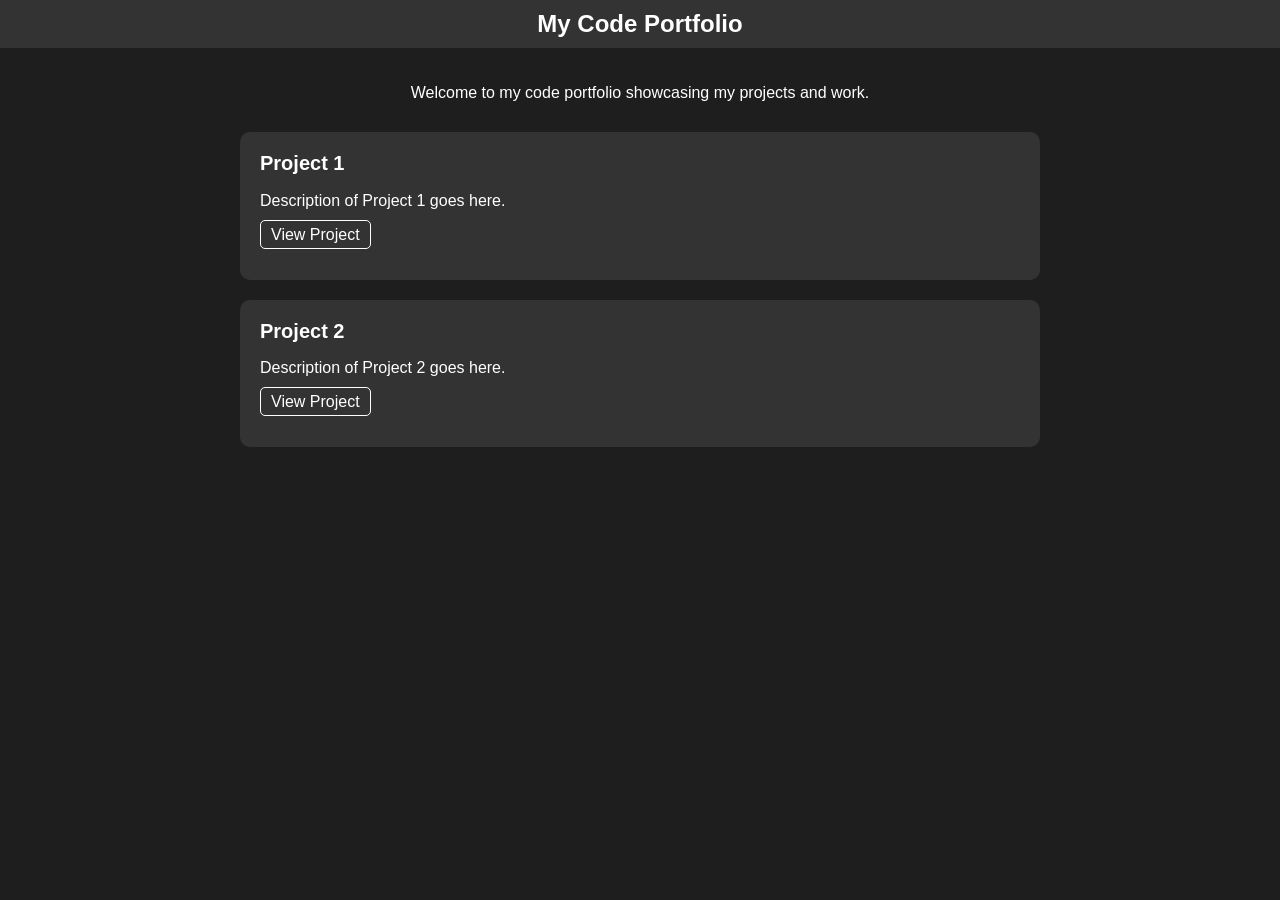
==== index.html @ 13314785 "Update index.html Updated HTML with a banner and boxes." ====
<!DOCTYPE html>
<html lang="en">
<head>
    <meta charset="UTF-8">
    <meta name="viewport" content="width=device-width, initial-scale=1.0">
    <title>My Code Portfolio</title>
    <style>
        body {
            background-color: #1e1e1e;
            color: #ffffff;
            font-family: Arial, sans-serif;
            margin: 0;
            padding: 0;
        }
        .container {
            max-width: 800px;
            margin: 0 auto;
            padding: 20px;
        }
        .header {
            text-align: center;
            margin-bottom: 30px;
        }
        .banner {
            background-color: #333333;
            padding: 10px 0;
            text-align: center;
        }
        .banner h1 {
            margin: 0;
            font-size: 24px;
        }
        .project {
            background-color: #333333;
            border-radius: 10px;
            padding: 20px;
            margin-bottom: 20px;
        }
        .project h2 {
            font-size: 20px;
            margin-top: 0;
        }
        .project p {
            font-size: 16px;
            margin-top: 10px;
            color: #ffffff;
        }
        .project a {
            color: #ffffff;
            text-decoration: none;
            border: 1px solid #ffffff;
            padding: 5px 10px;
            border-radius: 5px;
            transition: all 0.3s ease;
        }
        .project a:hover {
            background-color: #ffffff;
            color: #333333;
        }
    </style>
</head>
<body>

<div class="banner">
    <h1>My Code Portfolio</h1>
</div>

<div class="container">
    <div class="header">
        <p>Welcome to my code portfolio showcasing my projects and work.</p>
    </div>

    <div class="project">
        <h2>Project 1</h2>
        <p>Description of Project 1 goes here.</p>
        <p><a href="#">View Project</a></p>
    </div>

    <div class="project">
        <h2>Project 2</h2>
        <p>Description of Project 2 goes here.</p>
        <p><a href="#">View Project</a></p>
    </div>

    <!-- Add more projects as needed -->

</div>

</body>
</html>
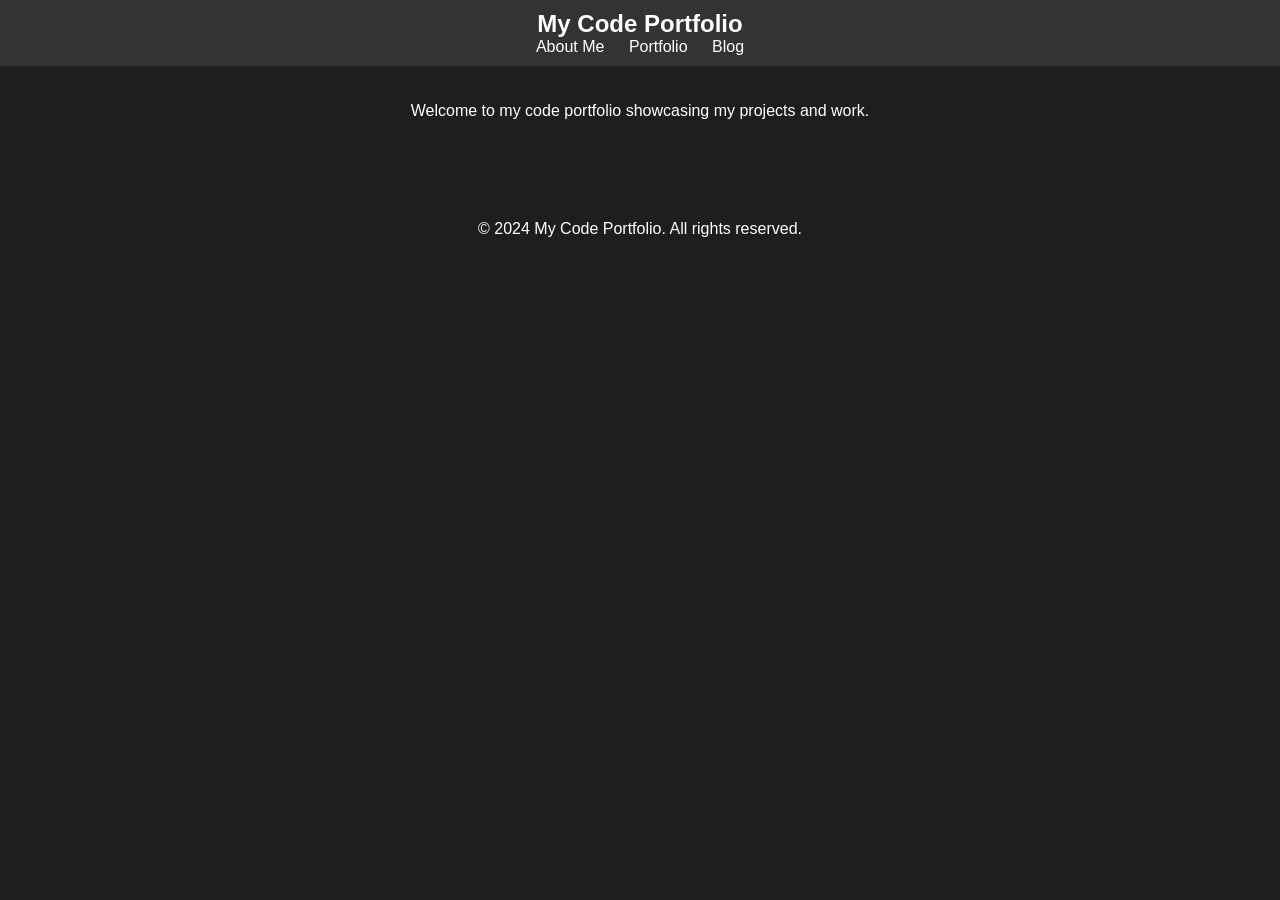
==== commit bc35d44c: "Update index.html Replaced with landing page code." ====
--- a/index.html
+++ b/index.html
@@ -30,32 +30,26 @@
             margin: 0;
             font-size: 24px;
         }
-        .project {
-            background-color: #333333;
-            border-radius: 10px;
-            padding: 20px;
-            margin-bottom: 20px;
+        nav ul {
+            list-style-type: none;
+            padding: 0;
+            margin: 0;
+            text-align: center;
         }
-        .project h2 {
-            font-size: 20px;
-            margin-top: 0;
+        nav ul li {
+            display: inline;
+            margin: 0 10px;
         }
-        .project p {
-            font-size: 16px;
-            margin-top: 10px;
-            color: #ffffff;
-        }
-        .project a {
+        nav ul li a {
             color: #ffffff;
             text-decoration: none;
-            border: 1px solid #ffffff;
-            padding: 5px 10px;
-            border-radius: 5px;
-            transition: all 0.3s ease;
         }
-        .project a:hover {
-            background-color: #ffffff;
-            color: #333333;
+        nav ul li a:hover {
+            border-bottom: 2px solid #ffffff;
+        }
+        footer {
+            text-align: center;
+            margin-top: 50px;
         }
     </style>
 </head>
@@ -63,28 +57,24 @@
 
 <div class="banner">
     <h1>My Code Portfolio</h1>
+    <nav>
+        <ul>
+            <li><a href="about.html">About Me</a></li>
+            <li><a href="portfolio.html">Portfolio</a></li>
+            <li><a href="blog.html">Blog</a></li>
+        </ul>
+    </nav>
 </div>
 
 <div class="container">
     <div class="header">
         <p>Welcome to my code portfolio showcasing my projects and work.</p>
     </div>
+</div>
 
-    <div class="project">
-        <h2>Project 1</h2>
-        <p>Description of Project 1 goes here.</p>
-        <p><a href="#">View Project</a></p>
-    </div>
-
-    <div class="project">
-        <h2>Project 2</h2>
-        <p>Description of Project 2 goes here.</p>
-        <p><a href="#">View Project</a></p>
-    </div>
-
-    <!-- Add more projects as needed -->
-
-</div>
+<footer>
+    <p>&copy; 2024 My Code Portfolio. All rights reserved.</p>
+</footer>
 
 </body>
 </html>
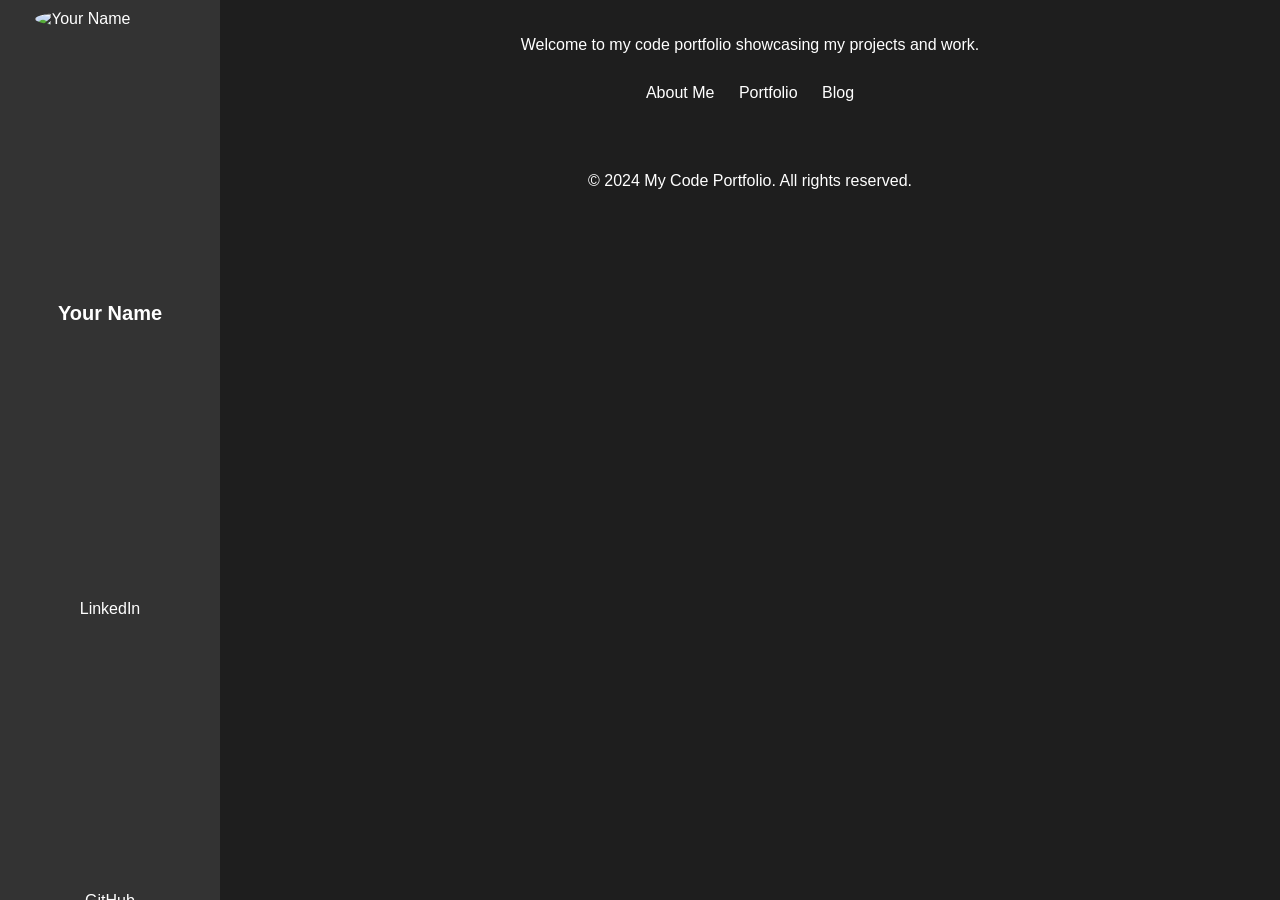
==== commit ff10fad5: "Update index.html" ====
--- a/index.html
+++ b/index.html
@@ -23,12 +23,36 @@
         }
         .banner {
             background-color: #333333;
-            padding: 10px 0;
-            text-align: center;
+            text-align: left;
+            padding: 10px;
+            position: fixed;
+            width: 200px;
+            height: 100%;
+            top: 0;
+            left: 0;
+            display: flex;
+            flex-direction: column;
+            justify-content: space-between;
+            align-items: center;
+        }
+        .banner img {
+            width: 150px;
+            height: auto;
+            border-radius: 50%;
+        }
+        .banner a {
+            color: #ffffff;
+            text-decoration: none;
+        }
+        .banner a:hover {
+            text-decoration: underline;
+        }
+        .main-content {
+            margin-left: 220px; /* Adjust this value to give space for the banner */
         }
         .banner h1 {
             margin: 0;
-            font-size: 24px;
+            font-size: 20px;
         }
         nav ul {
             list-style-type: none;
@@ -56,25 +80,31 @@
 <body>
 
 <div class="banner">
-    <h1>My Code Portfolio</h1>
-    <nav>
-        <ul>
-            <li><a href="about.html">About Me</a></li>
-            <li><a href="portfolio.html">Portfolio</a></li>
-            <li><a href="blog.html">Blog</a></li>
-        </ul>
-    </nav>
+    <img src="your_image_url_here" alt="Your Name">
+    <h1>Your Name</h1>
+    <a href="https://www.linkedin.com/in/studvart" target="_blank">LinkedIn</a>
+    <a href="https://github.com/Studvart" target="_blank">GitHub</a>
 </div>
 
-<div class="container">
-    <div class="header">
-        <p>Welcome to my code portfolio showcasing my projects and work.</p>
+<div class="main-content">
+    <div class="container">
+        <div class="header">
+            <p>Welcome to my code portfolio showcasing my projects and work.</p>
+        </div>
+
+        <nav>
+            <ul>
+                <li><a href="about.html">About Me</a></li>
+                <li><a href="portfolio.html">Portfolio</a></li>
+                <li><a href="blog.html">Blog</a></li>
+            </ul>
+        </nav>
     </div>
+
+    <footer>
+        <p>&copy; 2024 My Code Portfolio. All rights reserved.</p>
+    </footer>
 </div>
-
-<footer>
-    <p>&copy; 2024 My Code Portfolio. All rights reserved.</p>
-</footer>
 
 </body>
 </html>
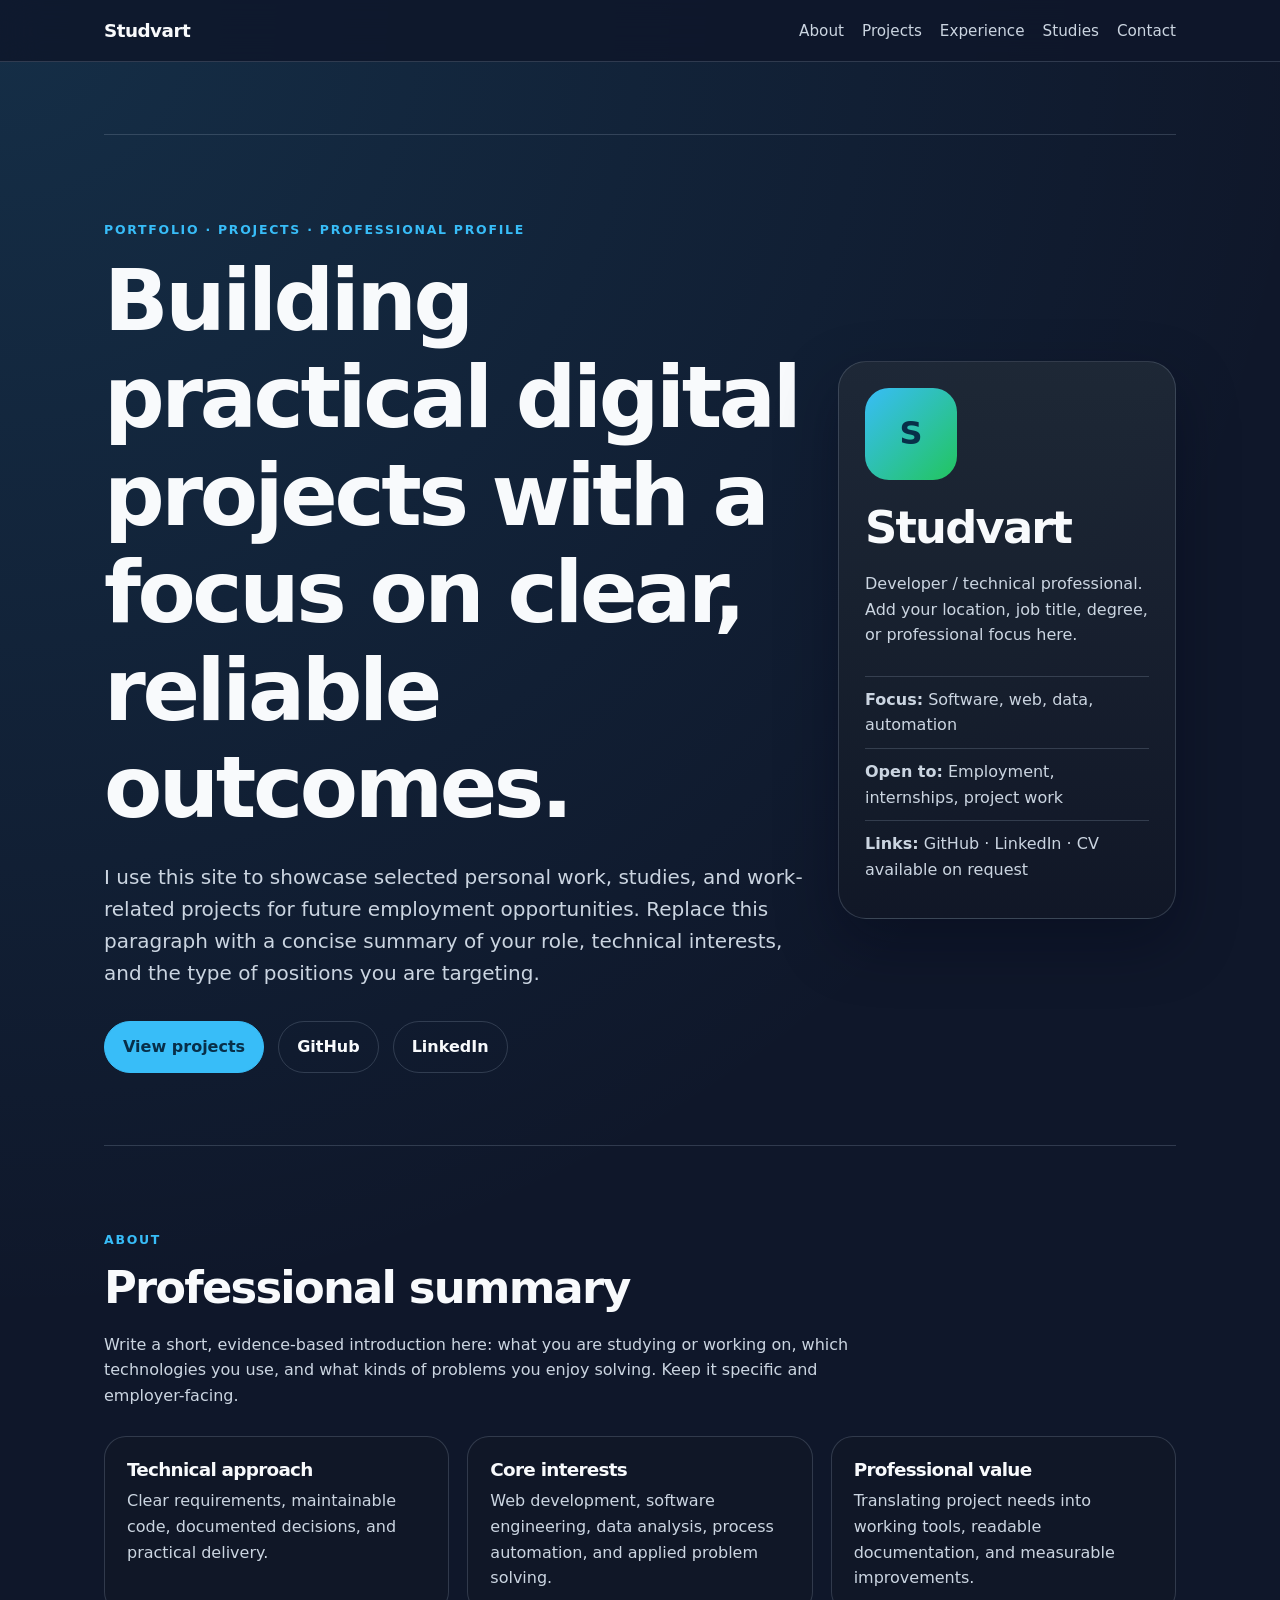
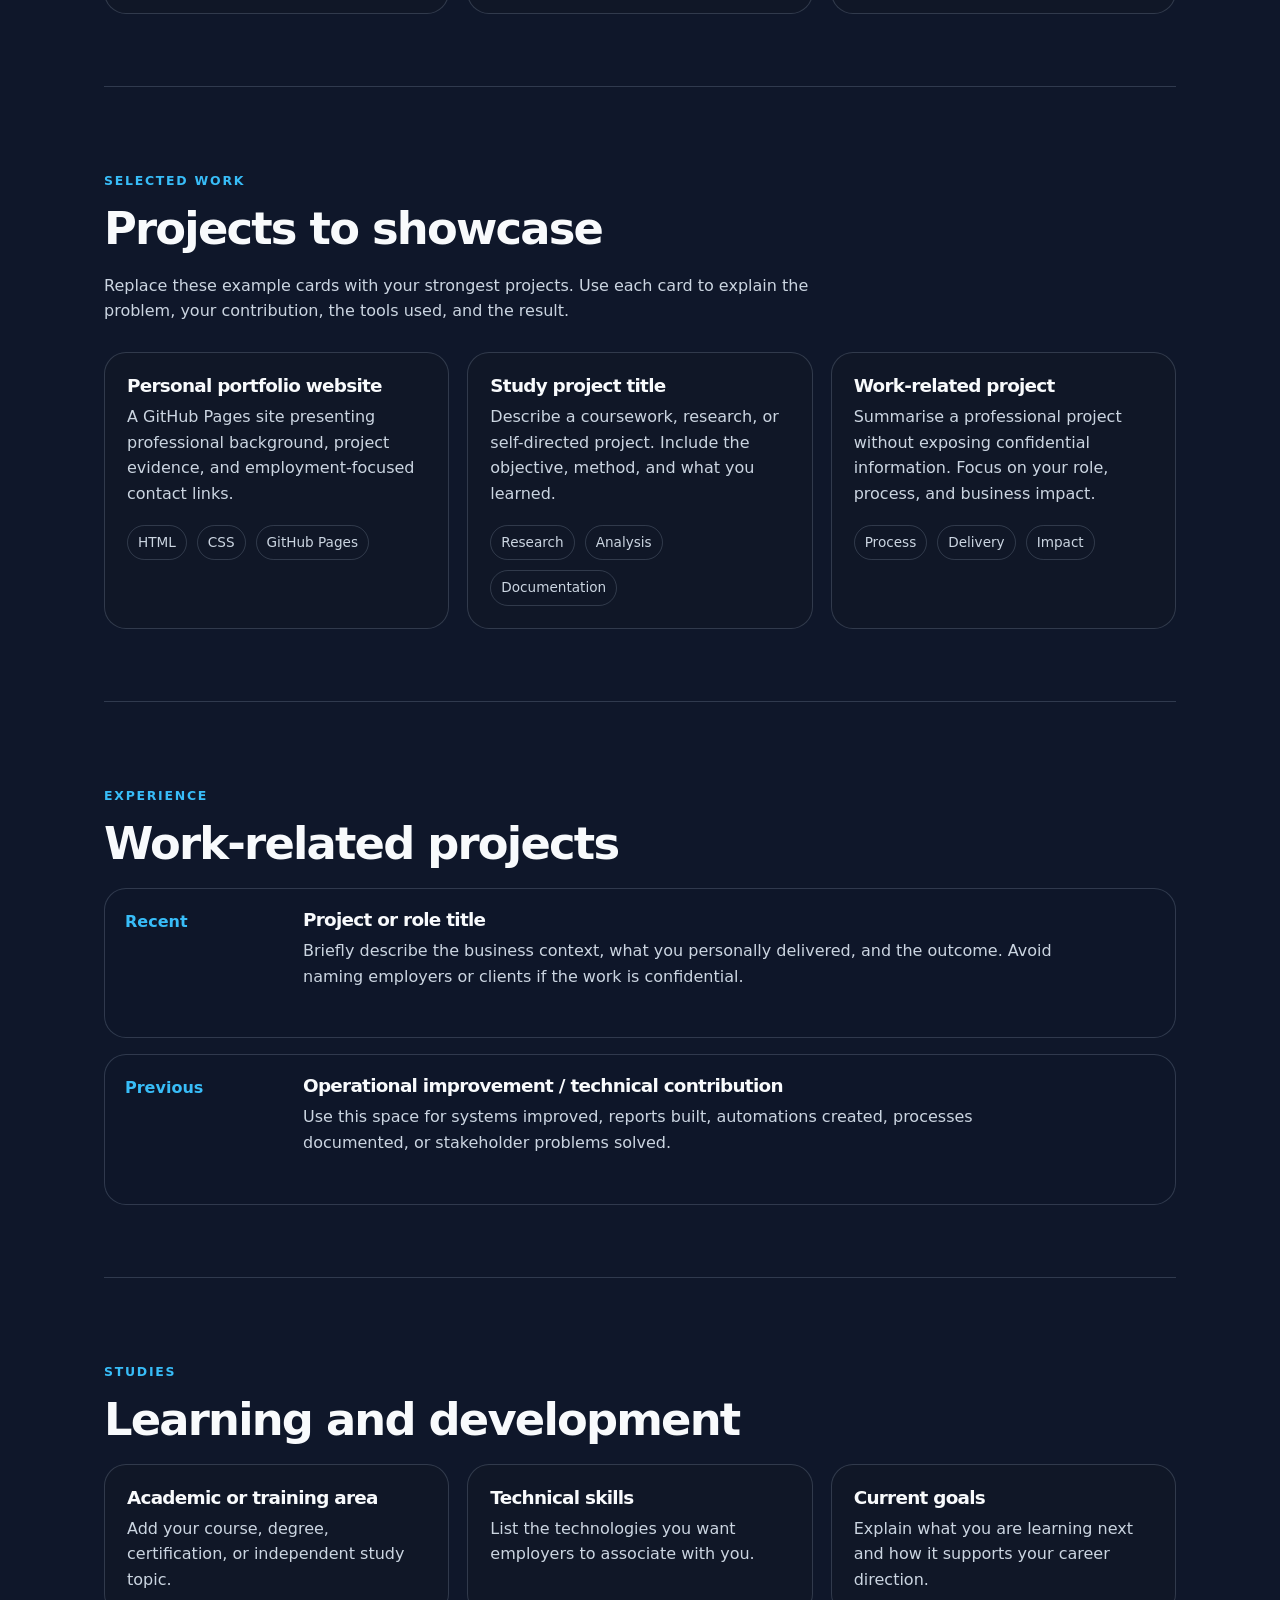
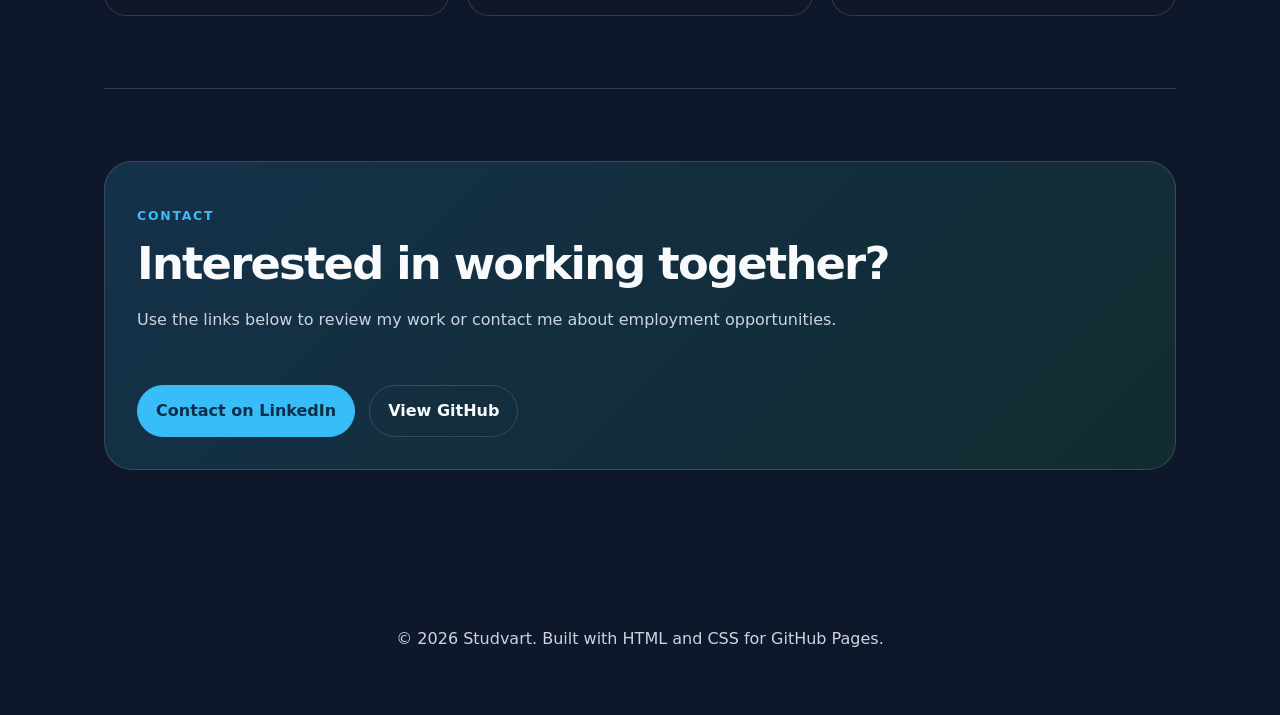
==== commit ac389550: "Overhaul" ====
--- a/index.html
+++ b/index.html
@@ -1,110 +1,453 @@
 <!DOCTYPE html>
 <html lang="en">
 <head>
-    <meta charset="UTF-8">
-    <meta name="viewport" content="width=device-width, initial-scale=1.0">
-    <title>My Code Portfolio</title>
-    <style>
-        body {
-            background-color: #1e1e1e;
-            color: #ffffff;
-            font-family: Arial, sans-serif;
-            margin: 0;
-            padding: 0;
-        }
-        .container {
-            max-width: 800px;
-            margin: 0 auto;
-            padding: 20px;
-        }
-        .header {
-            text-align: center;
-            margin-bottom: 30px;
-        }
-        .banner {
-            background-color: #333333;
-            text-align: left;
-            padding: 10px;
-            position: fixed;
-            width: 200px;
-            height: 100%;
-            top: 0;
-            left: 0;
-            display: flex;
-            flex-direction: column;
-            justify-content: space-between;
-            align-items: center;
-        }
-        .banner img {
-            width: 150px;
-            height: auto;
-            border-radius: 50%;
-        }
-        .banner a {
-            color: #ffffff;
-            text-decoration: none;
-        }
-        .banner a:hover {
-            text-decoration: underline;
-        }
-        .main-content {
-            margin-left: 220px; /* Adjust this value to give space for the banner */
-        }
-        .banner h1 {
-            margin: 0;
-            font-size: 20px;
-        }
-        nav ul {
-            list-style-type: none;
-            padding: 0;
-            margin: 0;
-            text-align: center;
-        }
-        nav ul li {
-            display: inline;
-            margin: 0 10px;
-        }
-        nav ul li a {
-            color: #ffffff;
-            text-decoration: none;
-        }
-        nav ul li a:hover {
-            border-bottom: 2px solid #ffffff;
-        }
-        footer {
-            text-align: center;
-            margin-top: 50px;
-        }
-    </style>
+  <meta charset="UTF-8" />
+  <meta name="viewport" content="width=device-width, initial-scale=1.0" />
+  <meta name="description" content="Professional portfolio for Studvart: selected projects, technical skills, studies, and work-related experience." />
+  <title>Studvart | Professional Portfolio</title>
+  <style>
+    :root {
+      --bg: #0f172a;
+      --panel: #111827;
+      --panel-light: #1f2937;
+      --text: #f8fafc;
+      --muted: #cbd5e1;
+      --accent: #38bdf8;
+      --accent-2: #22c55e;
+      --border: rgba(148, 163, 184, 0.25);
+      --shadow: 0 24px 60px rgba(2, 6, 23, 0.35);
+    }
+
+    * {
+      box-sizing: border-box;
+    }
+
+    html {
+      scroll-behavior: smooth;
+    }
+
+    body {
+      margin: 0;
+      background: radial-gradient(circle at top left, rgba(56, 189, 248, 0.14), transparent 32%), var(--bg);
+      color: var(--text);
+      font-family: Inter, ui-sans-serif, system-ui, -apple-system, BlinkMacSystemFont, "Segoe UI", sans-serif;
+      line-height: 1.6;
+    }
+
+    a {
+      color: inherit;
+    }
+
+    .site-header {
+      position: sticky;
+      top: 0;
+      z-index: 20;
+      backdrop-filter: blur(18px);
+      background: rgba(15, 23, 42, 0.86);
+      border-bottom: 1px solid var(--border);
+    }
+
+    .nav {
+      max-width: 1120px;
+      margin: 0 auto;
+      padding: 16px 24px;
+      display: flex;
+      justify-content: space-between;
+      align-items: center;
+      gap: 24px;
+    }
+
+    .brand {
+      font-weight: 800;
+      letter-spacing: -0.03em;
+      text-decoration: none;
+      font-size: 1.15rem;
+    }
+
+    .nav-links {
+      display: flex;
+      gap: 18px;
+      flex-wrap: wrap;
+      align-items: center;
+    }
+
+    .nav-links a {
+      color: var(--muted);
+      text-decoration: none;
+      font-size: 0.95rem;
+    }
+
+    .nav-links a:hover {
+      color: var(--text);
+    }
+
+    .page {
+      max-width: 1120px;
+      margin: 0 auto;
+      padding: 72px 24px 36px;
+    }
+
+    .hero {
+      display: grid;
+      grid-template-columns: minmax(0, 1.35fr) minmax(280px, 0.65fr);
+      gap: 32px;
+      align-items: center;
+      min-height: 68vh;
+    }
+
+    .eyebrow {
+      color: var(--accent);
+      text-transform: uppercase;
+      letter-spacing: 0.14em;
+      font-size: 0.78rem;
+      font-weight: 800;
+      margin-bottom: 12px;
+    }
+
+    h1, h2, h3 {
+      line-height: 1.15;
+      margin: 0;
+      letter-spacing: -0.04em;
+    }
+
+    h1 {
+      font-size: clamp(2.6rem, 7vw, 5.3rem);
+      max-width: 820px;
+    }
+
+    h2 {
+      font-size: clamp(1.8rem, 4vw, 2.8rem);
+      margin-bottom: 18px;
+    }
+
+    h3 {
+      font-size: 1.15rem;
+      margin-bottom: 8px;
+    }
+
+    .lead {
+      color: var(--muted);
+      font-size: clamp(1.05rem, 2vw, 1.25rem);
+      max-width: 720px;
+      margin: 24px 0 32px;
+    }
+
+    .actions {
+      display: flex;
+      gap: 14px;
+      flex-wrap: wrap;
+    }
+
+    .button {
+      display: inline-flex;
+      align-items: center;
+      justify-content: center;
+      border-radius: 999px;
+      padding: 12px 18px;
+      border: 1px solid var(--border);
+      text-decoration: none;
+      font-weight: 700;
+      transition: transform 0.2s ease, border-color 0.2s ease, background 0.2s ease;
+    }
+
+    .button.primary {
+      background: var(--accent);
+      border-color: var(--accent);
+      color: #082f49;
+    }
+
+    .button:hover {
+      transform: translateY(-2px);
+      border-color: rgba(248, 250, 252, 0.55);
+    }
+
+    .profile-card {
+      background: linear-gradient(180deg, rgba(31, 41, 55, 0.92), rgba(17, 24, 39, 0.92));
+      border: 1px solid var(--border);
+      border-radius: 28px;
+      padding: 26px;
+      box-shadow: var(--shadow);
+    }
+
+    .avatar {
+      width: 92px;
+      height: 92px;
+      border-radius: 24px;
+      display: grid;
+      place-items: center;
+      background: linear-gradient(135deg, var(--accent), var(--accent-2));
+      color: #082f49;
+      font-weight: 900;
+      font-size: 2rem;
+      margin-bottom: 22px;
+    }
+
+    .meta-list {
+      list-style: none;
+      padding: 0;
+      margin: 20px 0 0;
+      color: var(--muted);
+    }
+
+    .meta-list li {
+      padding: 10px 0;
+      border-top: 1px solid var(--border);
+    }
+
+    section {
+      padding: 72px 0;
+      border-top: 1px solid var(--border);
+    }
+
+    .section-intro {
+      color: var(--muted);
+      max-width: 760px;
+      margin: 0 0 28px;
+    }
+
+    .grid {
+      display: grid;
+      grid-template-columns: repeat(3, 1fr);
+      gap: 18px;
+    }
+
+    .card {
+      background: rgba(17, 24, 39, 0.78);
+      border: 1px solid var(--border);
+      border-radius: 22px;
+      padding: 22px;
+      min-height: 100%;
+    }
+
+    .card p {
+      color: var(--muted);
+      margin: 0;
+    }
+
+    .tag-list {
+      display: flex;
+      flex-wrap: wrap;
+      gap: 10px;
+      margin-top: 18px;
+    }
+
+    .tag {
+      border: 1px solid var(--border);
+      color: var(--muted);
+      border-radius: 999px;
+      padding: 6px 10px;
+      font-size: 0.85rem;
+    }
+
+    .timeline {
+      display: grid;
+      gap: 16px;
+    }
+
+    .timeline-item {
+      display: grid;
+      grid-template-columns: 160px 1fr;
+      gap: 18px;
+      padding: 20px;
+      border: 1px solid var(--border);
+      border-radius: 22px;
+      background: rgba(15, 23, 42, 0.72);
+    }
+
+    .date {
+      color: var(--accent);
+      font-weight: 800;
+    }
+
+    .contact-box {
+      background: linear-gradient(135deg, rgba(56, 189, 248, 0.16), rgba(34, 197, 94, 0.12));
+      border: 1px solid var(--border);
+      border-radius: 28px;
+      padding: 32px;
+      display: flex;
+      justify-content: space-between;
+      gap: 24px;
+      align-items: center;
+      flex-wrap: wrap;
+    }
+
+    footer {
+      color: var(--muted);
+      text-align: center;
+      padding: 32px 24px 48px;
+    }
+
+    @media (max-width: 860px) {
+      .nav {
+        align-items: flex-start;
+        flex-direction: column;
+      }
+
+      .hero,
+      .grid,
+      .timeline-item {
+        grid-template-columns: 1fr;
+      }
+
+      .page {
+        padding-top: 48px;
+      }
+    }
+  </style>
 </head>
 <body>
-
-<div class="banner">
-    <img src="your_image_url_here" alt="Your Name">
-    <h1>Your Name</h1>
-    <a href="https://www.linkedin.com/in/studvart" target="_blank">LinkedIn</a>
-    <a href="https://github.com/Studvart" target="_blank">GitHub</a>
-</div>
-
-<div class="main-content">
-    <div class="container">
-        <div class="header">
-            <p>Welcome to my code portfolio showcasing my projects and work.</p>
+  <header class="site-header">
+    <nav class="nav" aria-label="Primary navigation">
+      <a class="brand" href="#top">Studvart</a>
+      <div class="nav-links">
+        <a href="#about">About</a>
+        <a href="#projects">Projects</a>
+        <a href="#experience">Experience</a>
+        <a href="#studies">Studies</a>
+        <a href="#contact">Contact</a>
+      </div>
+    </nav>
+  </header>
+
+  <main id="top" class="page">
+    <section class="hero" aria-label="Introduction">
+      <div>
+        <p class="eyebrow">Portfolio · Projects · Professional Profile</p>
+        <h1>Building practical digital projects with a focus on clear, reliable outcomes.</h1>
+        <p class="lead">
+          I use this site to showcase selected personal work, studies, and work-related projects for future employment opportunities. Replace this paragraph with a concise summary of your role, technical interests, and the type of positions you are targeting.
+        </p>
+        <div class="actions">
+          <a class="button primary" href="#projects">View projects</a>
+          <a class="button" href="https://github.com/Studvart" target="_blank" rel="noopener noreferrer">GitHub</a>
+          <a class="button" href="https://www.linkedin.com/in/studvart" target="_blank" rel="noopener noreferrer">LinkedIn</a>
         </div>
-
-        <nav>
-            <ul>
-                <li><a href="about.html">About Me</a></li>
-                <li><a href="portfolio.html">Portfolio</a></li>
-                <li><a href="blog.html">Blog</a></li>
-            </ul>
-        </nav>
-    </div>
-
-    <footer>
-        <p>&copy; 2024 My Code Portfolio. All rights reserved.</p>
-    </footer>
-</div>
-
+      </div>
+
+      <aside class="profile-card" aria-label="Profile summary">
+        <div class="avatar" aria-hidden="true">S</div>
+        <h2>Studvart</h2>
+        <p class="section-intro">
+          Developer / technical professional. Add your location, job title, degree, or professional focus here.
+        </p>
+        <ul class="meta-list">
+          <li><strong>Focus:</strong> Software, web, data, automation</li>
+          <li><strong>Open to:</strong> Employment, internships, project work</li>
+          <li><strong>Links:</strong> GitHub · LinkedIn · CV available on request</li>
+        </ul>
+      </aside>
+    </section>
+
+    <section id="about">
+      <p class="eyebrow">About</p>
+      <h2>Professional summary</h2>
+      <p class="section-intro">
+        Write a short, evidence-based introduction here: what you are studying or working on, which technologies you use, and what kinds of problems you enjoy solving. Keep it specific and employer-facing.
+      </p>
+      <div class="grid">
+        <article class="card">
+          <h3>Technical approach</h3>
+          <p>Clear requirements, maintainable code, documented decisions, and practical delivery.</p>
+        </article>
+        <article class="card">
+          <h3>Core interests</h3>
+          <p>Web development, software engineering, data analysis, process automation, and applied problem solving.</p>
+        </article>
+        <article class="card">
+          <h3>Professional value</h3>
+          <p>Translating project needs into working tools, readable documentation, and measurable improvements.</p>
+        </article>
+      </div>
+    </section>
+
+    <section id="projects">
+      <p class="eyebrow">Selected work</p>
+      <h2>Projects to showcase</h2>
+      <p class="section-intro">
+        Replace these example cards with your strongest projects. Use each card to explain the problem, your contribution, the tools used, and the result.
+      </p>
+      <div class="grid">
+        <article class="card">
+          <h3>Personal portfolio website</h3>
+          <p>A GitHub Pages site presenting professional background, project evidence, and employment-focused contact links.</p>
+          <div class="tag-list">
+            <span class="tag">HTML</span><span class="tag">CSS</span><span class="tag">GitHub Pages</span>
+          </div>
+        </article>
+        <article class="card">
+          <h3>Study project title</h3>
+          <p>Describe a coursework, research, or self-directed project. Include the objective, method, and what you learned.</p>
+          <div class="tag-list">
+            <span class="tag">Research</span><span class="tag">Analysis</span><span class="tag">Documentation</span>
+          </div>
+        </article>
+        <article class="card">
+          <h3>Work-related project</h3>
+          <p>Summarise a professional project without exposing confidential information. Focus on your role, process, and business impact.</p>
+          <div class="tag-list">
+            <span class="tag">Process</span><span class="tag">Delivery</span><span class="tag">Impact</span>
+          </div>
+        </article>
+      </div>
+    </section>
+
+    <section id="experience">
+      <p class="eyebrow">Experience</p>
+      <h2>Work-related projects</h2>
+      <div class="timeline">
+        <article class="timeline-item">
+          <div class="date">Recent</div>
+          <div>
+            <h3>Project or role title</h3>
+            <p class="section-intro">Briefly describe the business context, what you personally delivered, and the outcome. Avoid naming employers or clients if the work is confidential.</p>
+          </div>
+        </article>
+        <article class="timeline-item">
+          <div class="date">Previous</div>
+          <div>
+            <h3>Operational improvement / technical contribution</h3>
+            <p class="section-intro">Use this space for systems improved, reports built, automations created, processes documented, or stakeholder problems solved.</p>
+          </div>
+        </article>
+      </div>
+    </section>
+
+    <section id="studies">
+      <p class="eyebrow">Studies</p>
+      <h2>Learning and development</h2>
+      <div class="grid">
+        <article class="card">
+          <h3>Academic or training area</h3>
+          <p>Add your course, degree, certification, or independent study topic.</p>
+        </article>
+        <article class="card">
+          <h3>Technical skills</h3>
+          <p>List the technologies you want employers to associate with you.</p>
+        </article>
+        <article class="card">
+          <h3>Current goals</h3>
+          <p>Explain what you are learning next and how it supports your career direction.</p>
+        </article>
+      </div>
+    </section>
+
+    <section id="contact">
+      <div class="contact-box">
+        <div>
+          <p class="eyebrow">Contact</p>
+          <h2>Interested in working together?</h2>
+          <p class="section-intro">Use the links below to review my work or contact me about employment opportunities.</p>
+        </div>
+        <div class="actions">
+          <a class="button primary" href="https://www.linkedin.com/in/studvart" target="_blank" rel="noopener noreferrer">Contact on LinkedIn</a>
+          <a class="button" href="https://github.com/Studvart" target="_blank" rel="noopener noreferrer">View GitHub</a>
+        </div>
+      </div>
+    </section>
+  </main>
+
+  <footer>
+    <p>&copy; 2026 Studvart. Built with HTML and CSS for GitHub Pages.</p>
+  </footer>
 </body>
 </html>
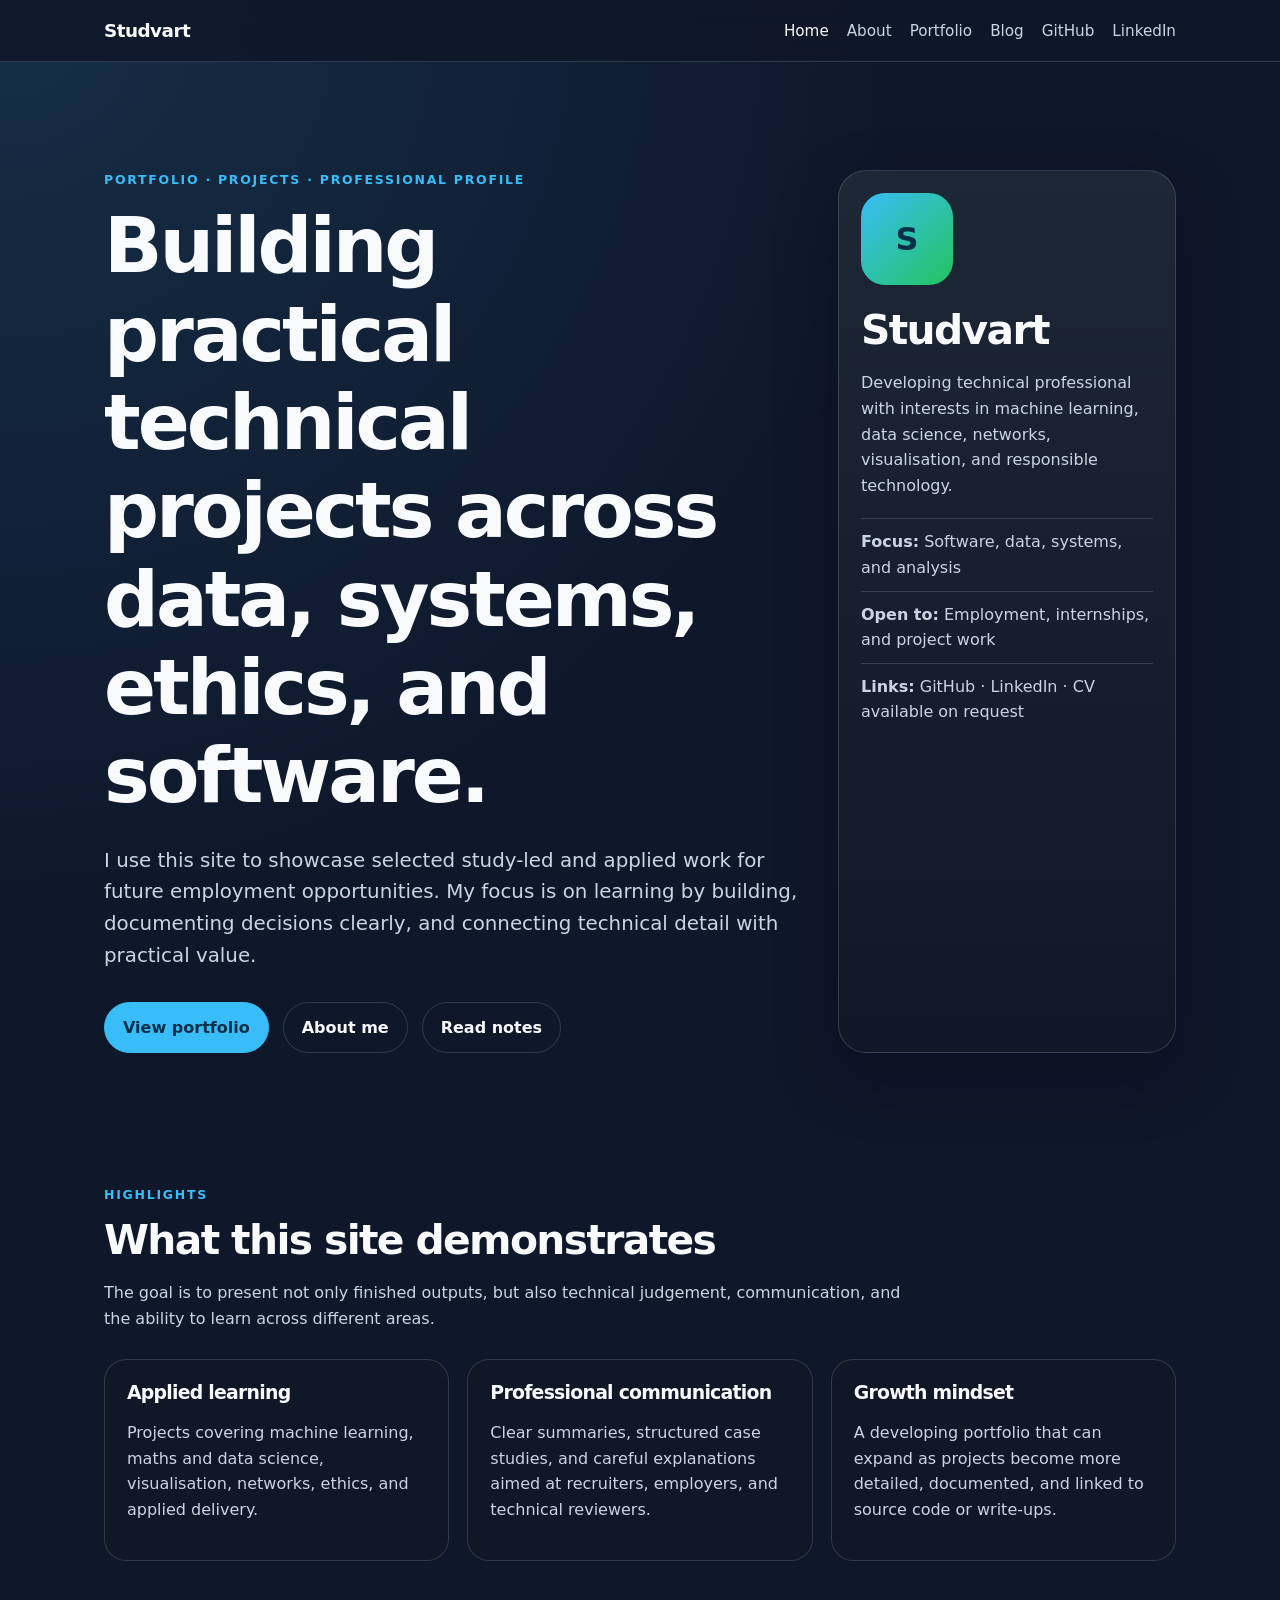
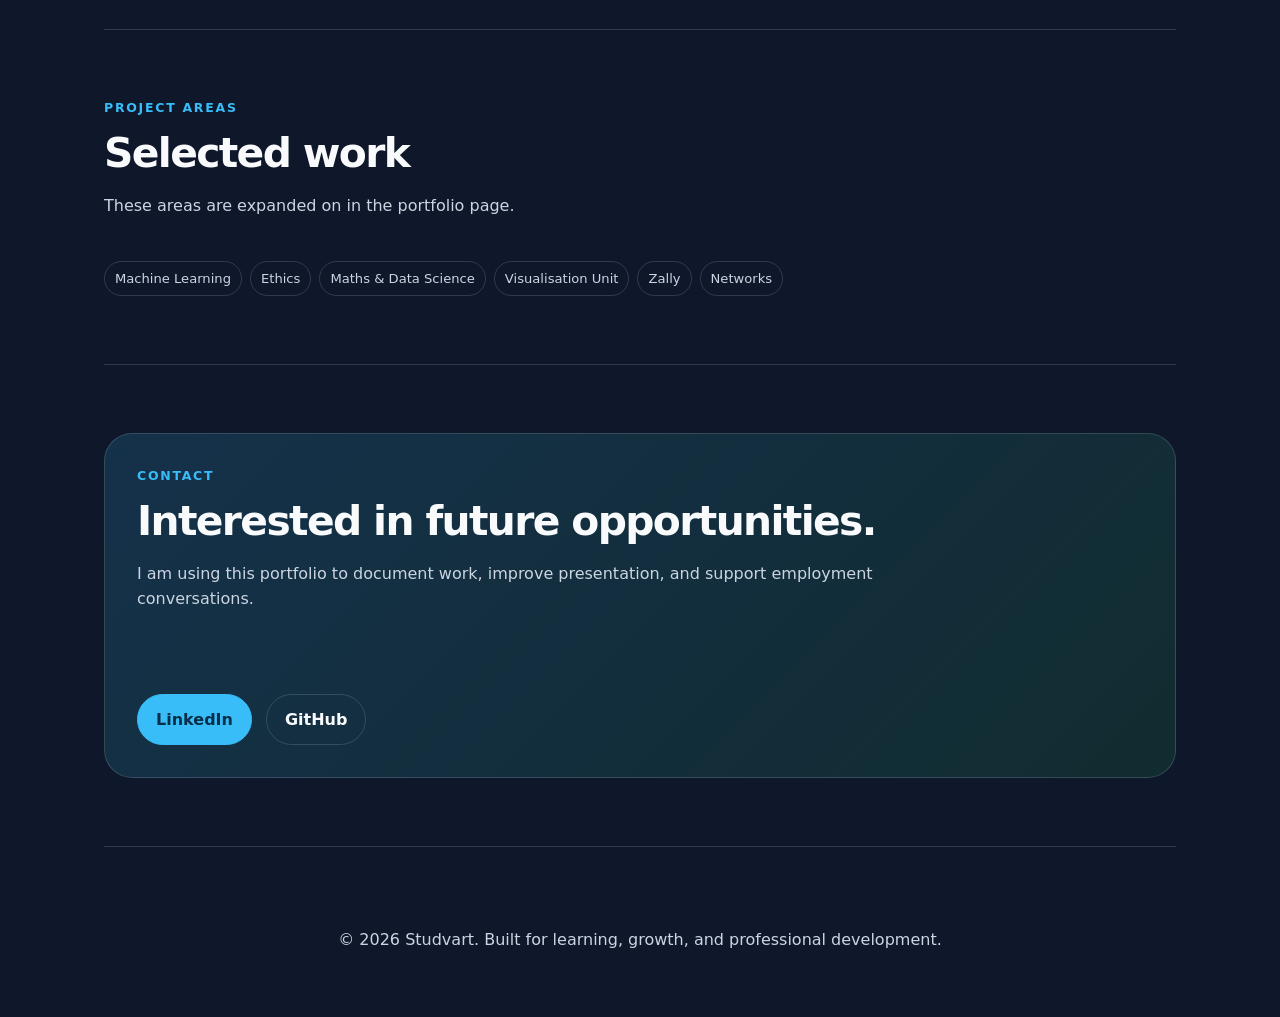
==== commit 20e5bde7: "Overhaul_2" ====
--- a/index.html
+++ b/index.html
@@ -1,453 +1 @@
-<!DOCTYPE html>
-<html lang="en">
-<head>
-  <meta charset="UTF-8" />
-  <meta name="viewport" content="width=device-width, initial-scale=1.0" />
-  <meta name="description" content="Professional portfolio for Studvart: selected projects, technical skills, studies, and work-related experience." />
-  <title>Studvart | Professional Portfolio</title>
-  <style>
-    :root {
-      --bg: #0f172a;
-      --panel: #111827;
-      --panel-light: #1f2937;
-      --text: #f8fafc;
-      --muted: #cbd5e1;
-      --accent: #38bdf8;
-      --accent-2: #22c55e;
-      --border: rgba(148, 163, 184, 0.25);
-      --shadow: 0 24px 60px rgba(2, 6, 23, 0.35);
-    }
-
-    * {
-      box-sizing: border-box;
-    }
-
-    html {
-      scroll-behavior: smooth;
-    }
-
-    body {
-      margin: 0;
-      background: radial-gradient(circle at top left, rgba(56, 189, 248, 0.14), transparent 32%), var(--bg);
-      color: var(--text);
-      font-family: Inter, ui-sans-serif, system-ui, -apple-system, BlinkMacSystemFont, "Segoe UI", sans-serif;
-      line-height: 1.6;
-    }
-
-    a {
-      color: inherit;
-    }
-
-    .site-header {
-      position: sticky;
-      top: 0;
-      z-index: 20;
-      backdrop-filter: blur(18px);
-      background: rgba(15, 23, 42, 0.86);
-      border-bottom: 1px solid var(--border);
-    }
-
-    .nav {
-      max-width: 1120px;
-      margin: 0 auto;
-      padding: 16px 24px;
-      display: flex;
-      justify-content: space-between;
-      align-items: center;
-      gap: 24px;
-    }
-
-    .brand {
-      font-weight: 800;
-      letter-spacing: -0.03em;
-      text-decoration: none;
-      font-size: 1.15rem;
-    }
-
-    .nav-links {
-      display: flex;
-      gap: 18px;
-      flex-wrap: wrap;
-      align-items: center;
-    }
-
-    .nav-links a {
-      color: var(--muted);
-      text-decoration: none;
-      font-size: 0.95rem;
-    }
-
-    .nav-links a:hover {
-      color: var(--text);
-    }
-
-    .page {
-      max-width: 1120px;
-      margin: 0 auto;
-      padding: 72px 24px 36px;
-    }
-
-    .hero {
-      display: grid;
-      grid-template-columns: minmax(0, 1.35fr) minmax(280px, 0.65fr);
-      gap: 32px;
-      align-items: center;
-      min-height: 68vh;
-    }
-
-    .eyebrow {
-      color: var(--accent);
-      text-transform: uppercase;
-      letter-spacing: 0.14em;
-      font-size: 0.78rem;
-      font-weight: 800;
-      margin-bottom: 12px;
-    }
-
-    h1, h2, h3 {
-      line-height: 1.15;
-      margin: 0;
-      letter-spacing: -0.04em;
-    }
-
-    h1 {
-      font-size: clamp(2.6rem, 7vw, 5.3rem);
-      max-width: 820px;
-    }
-
-    h2 {
-      font-size: clamp(1.8rem, 4vw, 2.8rem);
-      margin-bottom: 18px;
-    }
-
-    h3 {
-      font-size: 1.15rem;
-      margin-bottom: 8px;
-    }
-
-    .lead {
-      color: var(--muted);
-      font-size: clamp(1.05rem, 2vw, 1.25rem);
-      max-width: 720px;
-      margin: 24px 0 32px;
-    }
-
-    .actions {
-      display: flex;
-      gap: 14px;
-      flex-wrap: wrap;
-    }
-
-    .button {
-      display: inline-flex;
-      align-items: center;
-      justify-content: center;
-      border-radius: 999px;
-      padding: 12px 18px;
-      border: 1px solid var(--border);
-      text-decoration: none;
-      font-weight: 700;
-      transition: transform 0.2s ease, border-color 0.2s ease, background 0.2s ease;
-    }
-
-    .button.primary {
-      background: var(--accent);
-      border-color: var(--accent);
-      color: #082f49;
-    }
-
-    .button:hover {
-      transform: translateY(-2px);
-      border-color: rgba(248, 250, 252, 0.55);
-    }
-
-    .profile-card {
-      background: linear-gradient(180deg, rgba(31, 41, 55, 0.92), rgba(17, 24, 39, 0.92));
-      border: 1px solid var(--border);
-      border-radius: 28px;
-      padding: 26px;
-      box-shadow: var(--shadow);
-    }
-
-    .avatar {
-      width: 92px;
-      height: 92px;
-      border-radius: 24px;
-      display: grid;
-      place-items: center;
-      background: linear-gradient(135deg, var(--accent), var(--accent-2));
-      color: #082f49;
-      font-weight: 900;
-      font-size: 2rem;
-      margin-bottom: 22px;
-    }
-
-    .meta-list {
-      list-style: none;
-      padding: 0;
-      margin: 20px 0 0;
-      color: var(--muted);
-    }
-
-    .meta-list li {
-      padding: 10px 0;
-      border-top: 1px solid var(--border);
-    }
-
-    section {
-      padding: 72px 0;
-      border-top: 1px solid var(--border);
-    }
-
-    .section-intro {
-      color: var(--muted);
-      max-width: 760px;
-      margin: 0 0 28px;
-    }
-
-    .grid {
-      display: grid;
-      grid-template-columns: repeat(3, 1fr);
-      gap: 18px;
-    }
-
-    .card {
-      background: rgba(17, 24, 39, 0.78);
-      border: 1px solid var(--border);
-      border-radius: 22px;
-      padding: 22px;
-      min-height: 100%;
-    }
-
-    .card p {
-      color: var(--muted);
-      margin: 0;
-    }
-
-    .tag-list {
-      display: flex;
-      flex-wrap: wrap;
-      gap: 10px;
-      margin-top: 18px;
-    }
-
-    .tag {
-      border: 1px solid var(--border);
-      color: var(--muted);
-      border-radius: 999px;
-      padding: 6px 10px;
-      font-size: 0.85rem;
-    }
-
-    .timeline {
-      display: grid;
-      gap: 16px;
-    }
-
-    .timeline-item {
-      display: grid;
-      grid-template-columns: 160px 1fr;
-      gap: 18px;
-      padding: 20px;
-      border: 1px solid var(--border);
-      border-radius: 22px;
-      background: rgba(15, 23, 42, 0.72);
-    }
-
-    .date {
-      color: var(--accent);
-      font-weight: 800;
-    }
-
-    .contact-box {
-      background: linear-gradient(135deg, rgba(56, 189, 248, 0.16), rgba(34, 197, 94, 0.12));
-      border: 1px solid var(--border);
-      border-radius: 28px;
-      padding: 32px;
-      display: flex;
-      justify-content: space-between;
-      gap: 24px;
-      align-items: center;
-      flex-wrap: wrap;
-    }
-
-    footer {
-      color: var(--muted);
-      text-align: center;
-      padding: 32px 24px 48px;
-    }
-
-    @media (max-width: 860px) {
-      .nav {
-        align-items: flex-start;
-        flex-direction: column;
-      }
-
-      .hero,
-      .grid,
-      .timeline-item {
-        grid-template-columns: 1fr;
-      }
-
-      .page {
-        padding-top: 48px;
-      }
-    }
-  </style>
-</head>
-<body>
-  <header class="site-header">
-    <nav class="nav" aria-label="Primary navigation">
-      <a class="brand" href="#top">Studvart</a>
-      <div class="nav-links">
-        <a href="#about">About</a>
-        <a href="#projects">Projects</a>
-        <a href="#experience">Experience</a>
-        <a href="#studies">Studies</a>
-        <a href="#contact">Contact</a>
-      </div>
-    </nav>
-  </header>
-
-  <main id="top" class="page">
-    <section class="hero" aria-label="Introduction">
-      <div>
-        <p class="eyebrow">Portfolio · Projects · Professional Profile</p>
-        <h1>Building practical digital projects with a focus on clear, reliable outcomes.</h1>
-        <p class="lead">
-          I use this site to showcase selected personal work, studies, and work-related projects for future employment opportunities. Replace this paragraph with a concise summary of your role, technical interests, and the type of positions you are targeting.
-        </p>
-        <div class="actions">
-          <a class="button primary" href="#projects">View projects</a>
-          <a class="button" href="https://github.com/Studvart" target="_blank" rel="noopener noreferrer">GitHub</a>
-          <a class="button" href="https://www.linkedin.com/in/studvart" target="_blank" rel="noopener noreferrer">LinkedIn</a>
-        </div>
-      </div>
-
-      <aside class="profile-card" aria-label="Profile summary">
-        <div class="avatar" aria-hidden="true">S</div>
-        <h2>Studvart</h2>
-        <p class="section-intro">
-          Developer / technical professional. Add your location, job title, degree, or professional focus here.
-        </p>
-        <ul class="meta-list">
-          <li><strong>Focus:</strong> Software, web, data, automation</li>
-          <li><strong>Open to:</strong> Employment, internships, project work</li>
-          <li><strong>Links:</strong> GitHub · LinkedIn · CV available on request</li>
-        </ul>
-      </aside>
-    </section>
-
-    <section id="about">
-      <p class="eyebrow">About</p>
-      <h2>Professional summary</h2>
-      <p class="section-intro">
-        Write a short, evidence-based introduction here: what you are studying or working on, which technologies you use, and what kinds of problems you enjoy solving. Keep it specific and employer-facing.
-      </p>
-      <div class="grid">
-        <article class="card">
-          <h3>Technical approach</h3>
-          <p>Clear requirements, maintainable code, documented decisions, and practical delivery.</p>
-        </article>
-        <article class="card">
-          <h3>Core interests</h3>
-          <p>Web development, software engineering, data analysis, process automation, and applied problem solving.</p>
-        </article>
-        <article class="card">
-          <h3>Professional value</h3>
-          <p>Translating project needs into working tools, readable documentation, and measurable improvements.</p>
-        </article>
-      </div>
-    </section>
-
-    <section id="projects">
-      <p class="eyebrow">Selected work</p>
-      <h2>Projects to showcase</h2>
-      <p class="section-intro">
-        Replace these example cards with your strongest projects. Use each card to explain the problem, your contribution, the tools used, and the result.
-      </p>
-      <div class="grid">
-        <article class="card">
-          <h3>Personal portfolio website</h3>
-          <p>A GitHub Pages site presenting professional background, project evidence, and employment-focused contact links.</p>
-          <div class="tag-list">
-            <span class="tag">HTML</span><span class="tag">CSS</span><span class="tag">GitHub Pages</span>
-          </div>
-        </article>
-        <article class="card">
-          <h3>Study project title</h3>
-          <p>Describe a coursework, research, or self-directed project. Include the objective, method, and what you learned.</p>
-          <div class="tag-list">
-            <span class="tag">Research</span><span class="tag">Analysis</span><span class="tag">Documentation</span>
-          </div>
-        </article>
-        <article class="card">
-          <h3>Work-related project</h3>
-          <p>Summarise a professional project without exposing confidential information. Focus on your role, process, and business impact.</p>
-          <div class="tag-list">
-            <span class="tag">Process</span><span class="tag">Delivery</span><span class="tag">Impact</span>
-          </div>
-        </article>
-      </div>
-    </section>
-
-    <section id="experience">
-      <p class="eyebrow">Experience</p>
-      <h2>Work-related projects</h2>
-      <div class="timeline">
-        <article class="timeline-item">
-          <div class="date">Recent</div>
-          <div>
-            <h3>Project or role title</h3>
-            <p class="section-intro">Briefly describe the business context, what you personally delivered, and the outcome. Avoid naming employers or clients if the work is confidential.</p>
-          </div>
-        </article>
-        <article class="timeline-item">
-          <div class="date">Previous</div>
-          <div>
-            <h3>Operational improvement / technical contribution</h3>
-            <p class="section-intro">Use this space for systems improved, reports built, automations created, processes documented, or stakeholder problems solved.</p>
-          </div>
-        </article>
-      </div>
-    </section>
-
-    <section id="studies">
-      <p class="eyebrow">Studies</p>
-      <h2>Learning and development</h2>
-      <div class="grid">
-        <article class="card">
-          <h3>Academic or training area</h3>
-          <p>Add your course, degree, certification, or independent study topic.</p>
-        </article>
-        <article class="card">
-          <h3>Technical skills</h3>
-          <p>List the technologies you want employers to associate with you.</p>
-        </article>
-        <article class="card">
-          <h3>Current goals</h3>
-          <p>Explain what you are learning next and how it supports your career direction.</p>
-        </article>
-      </div>
-    </section>
-
-    <section id="contact">
-      <div class="contact-box">
-        <div>
-          <p class="eyebrow">Contact</p>
-          <h2>Interested in working together?</h2>
-          <p class="section-intro">Use the links below to review my work or contact me about employment opportunities.</p>
-        </div>
-        <div class="actions">
-          <a class="button primary" href="https://www.linkedin.com/in/studvart" target="_blank" rel="noopener noreferrer">Contact on LinkedIn</a>
-          <a class="button" href="https://github.com/Studvart" target="_blank" rel="noopener noreferrer">View GitHub</a>
-        </div>
-      </div>
-    </section>
-  </main>
-
-  <footer>
-    <p>&copy; 2026 Studvart. Built with HTML and CSS for GitHub Pages.</p>
-  </footer>
-</body>
-</html>
+<!DOCTYPE html><html lang="en"><head><meta charset="UTF-8"><meta name="viewport" content="width=device-width, initial-scale=1.0"><meta name="description" content="Professional portfolio for Studvart: selected projects, studies, technical interests, and future employment focus."><title>Studvart | Professional Portfolio</title><link rel="stylesheet" href="assets/css/styles.css"></head><body><header class="site-header"><nav class="nav"><a class="brand" href="index.html">Studvart</a><div class="nav-links"><a class="active" href="index.html">Home</a><a href="about.html">About</a><a href="portfolio.html">Portfolio</a><a href="blog.html">Blog</a><a href="https://github.com/Studvart" target="_blank" rel="noopener">GitHub</a><a href="https://www.linkedin.com/in/studvart" target="_blank" rel="noopener">LinkedIn</a></div></nav></header><main><section class="hero hero-split"><div><p class="eyebrow">Portfolio · Projects · Professional Profile</p><h1>Building practical technical projects across data, systems, ethics, and software.</h1><p class="lead">I use this site to showcase selected study-led and applied work for future employment opportunities. My focus is on learning by building, documenting decisions clearly, and connecting technical detail with practical value.</p><div class="actions"><a class="button primary" href="portfolio.html">View portfolio</a><a class="button" href="about.html">About me</a><a class="button" href="blog.html">Read notes</a></div></div><aside class="profile-card"><div class="avatar">S</div><h2>Studvart</h2><p>Developing technical professional with interests in machine learning, data science, networks, visualisation, and responsible technology.</p><ul class="meta-list"><li><strong>Focus:</strong> Software, data, systems, and analysis</li><li><strong>Open to:</strong> Employment, internships, and project work</li><li><strong>Links:</strong> GitHub · LinkedIn · CV available on request</li></ul></aside></section><section><p class="eyebrow">Highlights</p><h2>What this site demonstrates</h2><p class="section-intro">The goal is to present not only finished outputs, but also technical judgement, communication, and the ability to learn across different areas.</p><div class="grid"><article class="card"><h3>Applied learning</h3><p>Projects covering machine learning, maths and data science, visualisation, networks, ethics, and applied delivery.</p></article><article class="card"><h3>Professional communication</h3><p>Clear summaries, structured case studies, and careful explanations aimed at recruiters, employers, and technical reviewers.</p></article><article class="card"><h3>Growth mindset</h3><p>A developing portfolio that can expand as projects become more detailed, documented, and linked to source code or write-ups.</p></article></div></section><section><p class="eyebrow">Project areas</p><h2>Selected work</h2><p class="section-intro">These areas are expanded on in the portfolio page.</p><div class="tag-list"><span class="skill">Machine Learning</span><span class="skill">Ethics</span><span class="skill">Maths & Data Science</span><span class="skill">Visualisation Unit</span><span class="skill">Zally</span><span class="skill">Networks</span></div></section><section><div class="contact-box"><div><p class="eyebrow">Contact</p><h2>Interested in future opportunities.</h2><p class="section-intro">I am using this portfolio to document work, improve presentation, and support employment conversations.</p></div><div class="actions"><a class="button primary" href="https://www.linkedin.com/in/studvart" target="_blank" rel="noopener">LinkedIn</a><a class="button" href="https://github.com/Studvart" target="_blank" rel="noopener">GitHub</a></div></div></section></main><footer><p>&copy; 2026 Studvart. Built for learning, growth, and professional development.</p></footer><script src="assets/js/script.js"></script></body></html>
--- a/assets/css/styles.css
+++ b/assets/css/styles.css
@@ -0,0 +1,11 @@
+:root { --bg:#0f172a; --panel:#111827; --panel-light:#1f2937; --text:#f8fafc; --muted:#cbd5e1; --accent:#38bdf8; --accent2:#22c55e; --border:rgba(148,163,184,.25); --shadow:0 24px 60px rgba(2,6,23,.35); }
+*{box-sizing:border-box} html{scroll-behavior:smooth}
+body{margin:0;background:radial-gradient(circle at top left,rgba(56,189,248,.14),transparent 32%),var(--bg);color:var(--text);font-family:Inter,ui-sans-serif,system-ui,-apple-system,BlinkMacSystemFont,"Segoe UI",sans-serif;line-height:1.6} a{color:inherit}
+.site-header{position:sticky;top:0;z-index:20;backdrop-filter:blur(18px);background:rgba(15,23,42,.88);border-bottom:1px solid var(--border)}
+.nav{max-width:1120px;margin:0 auto;padding:16px 24px;display:flex;justify-content:space-between;align-items:center;gap:24px}.brand{font-weight:800;letter-spacing:-.03em;text-decoration:none;font-size:1.15rem}.nav-links{display:flex;gap:18px;flex-wrap:wrap;align-items:center}.nav-links a{color:var(--muted);text-decoration:none;font-size:.95rem}.nav-links a:hover,.nav-links a.active{color:var(--text)}
+main,.page{max-width:1120px;margin:0 auto;padding:72px 24px 36px}.hero{padding:36px 0 64px;border-bottom:1px solid var(--border)}.hero-split{display:grid;grid-template-columns:minmax(0,1.35fr) minmax(280px,.65fr);gap:32px;align-items:center;min-height:68vh;border-bottom:0}.eyebrow{color:var(--accent);text-transform:uppercase;letter-spacing:.14em;font-size:.78rem;font-weight:800;margin:0 0 12px}
+h1,h2,h3{line-height:1.15;margin:0;letter-spacing:-.04em} h1{font-size:clamp(2.4rem,6vw,4.8rem);max-width:920px} h2{font-size:clamp(1.6rem,4vw,2.55rem);margin-bottom:16px} h3{font-size:1.18rem;margin-bottom:10px}.lead{color:var(--muted);font-size:clamp(1.05rem,2vw,1.24rem);max-width:840px;margin:24px 0 0}
+.actions{display:flex;gap:14px;flex-wrap:wrap;margin-top:30px}.button{display:inline-flex;align-items:center;justify-content:center;border-radius:999px;padding:12px 18px;border:1px solid var(--border);text-decoration:none;font-weight:700;transition:transform .2s ease,border-color .2s ease,background .2s ease}.button.primary,.button-primary{background:var(--accent);border-color:var(--accent);color:#082f49}.button:hover{transform:translateY(-2px);border-color:rgba(248,250,252,.55);text-decoration:none}
+section{padding:68px 0;border-bottom:1px solid var(--border)}.section-intro{color:var(--muted);max-width:800px;margin:0 0 28px}.grid,.summary-grid{display:grid;grid-template-columns:repeat(3,1fr);gap:18px}.two-grid,.project-grid{display:grid;grid-template-columns:repeat(2,1fr);gap:18px}.card,.summary-card,.project-card,.note-card,.profile-card,.post-card{background:rgba(17,24,39,.78);border:1px solid var(--border);border-radius:22px;padding:22px;min-height:100%}.profile-card{background:linear-gradient(180deg,rgba(31,41,55,.92),rgba(17,24,39,.92));border-radius:28px;box-shadow:var(--shadow)}.avatar{width:92px;height:92px;border-radius:24px;display:grid;place-items:center;background:linear-gradient(135deg,var(--accent),var(--accent2));color:#082f49;font-weight:900;font-size:2rem;margin-bottom:22px}
+.card p,.project-card p,.project-card li,.note-card p,.post-card p,.summary-card span,.profile-card p{color:var(--muted)}.summary-card{box-shadow:var(--shadow)}.summary-card strong{display:block;font-size:1.6rem;margin-bottom:4px}.project-card{display:flex;flex-direction:column;box-shadow:none}.project-card header{display:flex;justify-content:space-between;align-items:start;gap:12px;margin-bottom:10px}.project-card ul{padding-left:20px;margin:12px 0 16px}.tag,.skill{display:inline-flex;align-items:center;border-radius:999px;padding:6px 10px;font-size:.82rem}.tag{border:1px solid rgba(56,189,248,.35);color:var(--accent);background:rgba(56,189,248,.08);font-weight:700;white-space:nowrap}.skills,.tag-list{display:flex;flex-wrap:wrap;gap:8px;margin-top:auto;padding-top:14px}.skill{border:1px solid var(--border);color:var(--muted);background:transparent}.note-card{box-shadow:none;border-left:4px solid var(--accent2)}.meta-list{list-style:none;padding:0;margin:20px 0 0;color:var(--muted)}.meta-list li{padding:10px 0;border-top:1px solid var(--border)}.contact-box{background:linear-gradient(135deg,rgba(56,189,248,.16),rgba(34,197,94,.12));border:1px solid var(--border);border-radius:28px;padding:32px;display:flex;justify-content:space-between;gap:24px;align-items:center;flex-wrap:wrap}.post-card time{color:var(--accent);font-weight:800;font-size:.88rem}.post-card h3{margin-top:8px}footer{max-width:1120px;margin:0 auto;padding:28px 24px 48px;color:var(--muted);text-align:center}
+@media(max-width:860px){.nav{align-items:flex-start;flex-direction:column}.hero-split,.grid,.summary-grid,.two-grid,.project-grid{grid-template-columns:1fr}main,.page{padding-top:44px}.project-card header{display:block}.tag{margin-top:8px}}
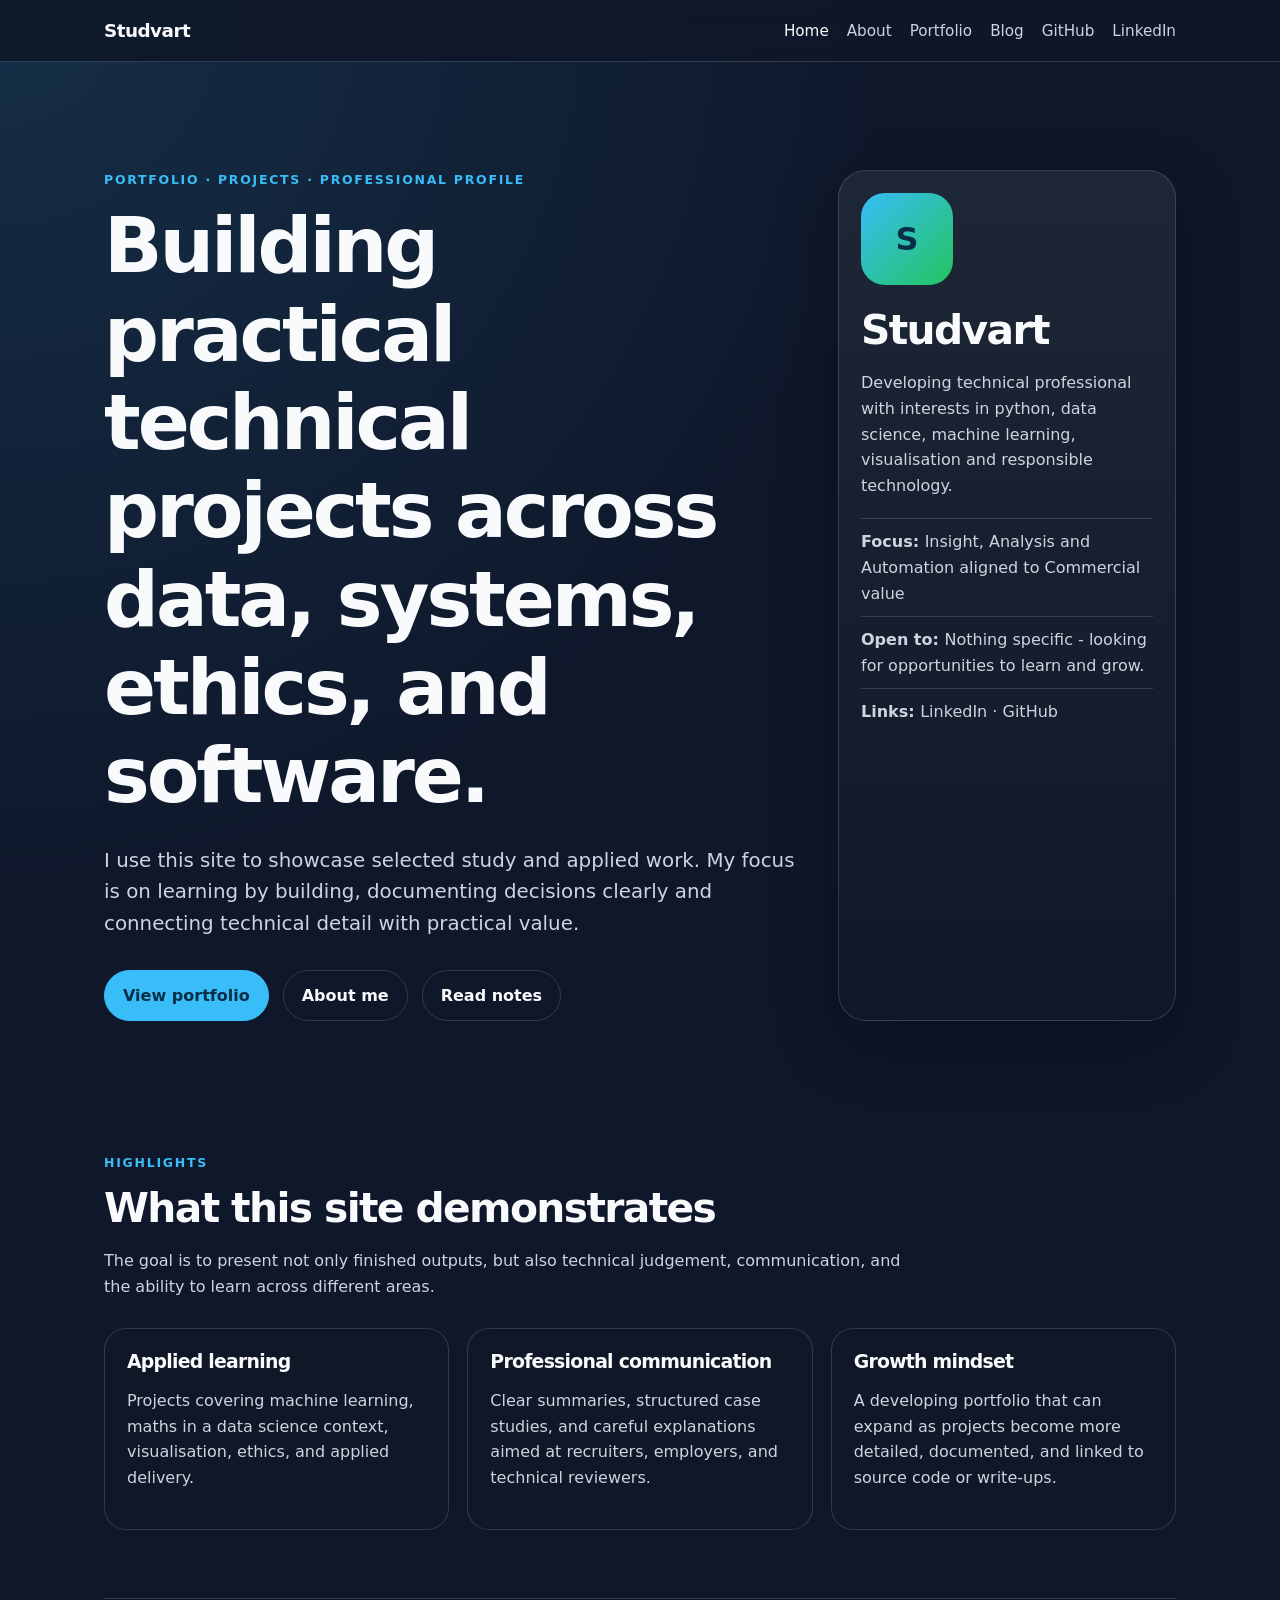
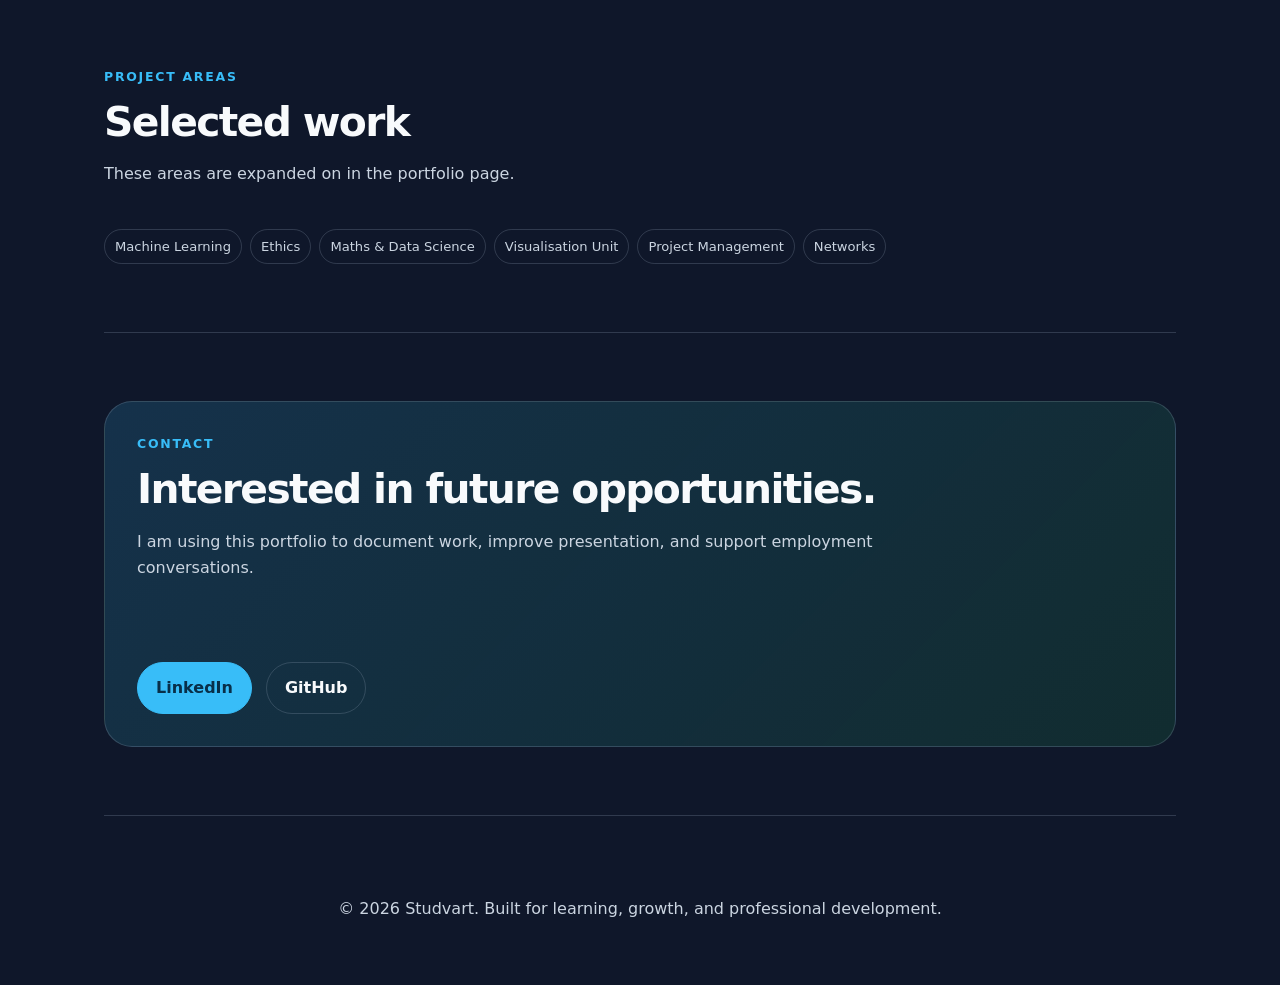
==== commit 8ba6a1c5: "Tweaks Co-authored-by: Copilot <copilot@github.com>" ====
--- a/index.html
+++ b/index.html
@@ -1 +1,196 @@
-<!DOCTYPE html><html lang="en"><head><meta charset="UTF-8"><meta name="viewport" content="width=device-width, initial-scale=1.0"><meta name="description" content="Professional portfolio for Studvart: selected projects, studies, technical interests, and future employment focus."><title>Studvart | Professional Portfolio</title><link rel="stylesheet" href="assets/css/styles.css"></head><body><header class="site-header"><nav class="nav"><a class="brand" href="index.html">Studvart</a><div class="nav-links"><a class="active" href="index.html">Home</a><a href="about.html">About</a><a href="portfolio.html">Portfolio</a><a href="blog.html">Blog</a><a href="https://github.com/Studvart" target="_blank" rel="noopener">GitHub</a><a href="https://www.linkedin.com/in/studvart" target="_blank" rel="noopener">LinkedIn</a></div></nav></header><main><section class="hero hero-split"><div><p class="eyebrow">Portfolio · Projects · Professional Profile</p><h1>Building practical technical projects across data, systems, ethics, and software.</h1><p class="lead">I use this site to showcase selected study-led and applied work for future employment opportunities. My focus is on learning by building, documenting decisions clearly, and connecting technical detail with practical value.</p><div class="actions"><a class="button primary" href="portfolio.html">View portfolio</a><a class="button" href="about.html">About me</a><a class="button" href="blog.html">Read notes</a></div></div><aside class="profile-card"><div class="avatar">S</div><h2>Studvart</h2><p>Developing technical professional with interests in machine learning, data science, networks, visualisation, and responsible technology.</p><ul class="meta-list"><li><strong>Focus:</strong> Software, data, systems, and analysis</li><li><strong>Open to:</strong> Employment, internships, and project work</li><li><strong>Links:</strong> GitHub · LinkedIn · CV available on request</li></ul></aside></section><section><p class="eyebrow">Highlights</p><h2>What this site demonstrates</h2><p class="section-intro">The goal is to present not only finished outputs, but also technical judgement, communication, and the ability to learn across different areas.</p><div class="grid"><article class="card"><h3>Applied learning</h3><p>Projects covering machine learning, maths and data science, visualisation, networks, ethics, and applied delivery.</p></article><article class="card"><h3>Professional communication</h3><p>Clear summaries, structured case studies, and careful explanations aimed at recruiters, employers, and technical reviewers.</p></article><article class="card"><h3>Growth mindset</h3><p>A developing portfolio that can expand as projects become more detailed, documented, and linked to source code or write-ups.</p></article></div></section><section><p class="eyebrow">Project areas</p><h2>Selected work</h2><p class="section-intro">These areas are expanded on in the portfolio page.</p><div class="tag-list"><span class="skill">Machine Learning</span><span class="skill">Ethics</span><span class="skill">Maths & Data Science</span><span class="skill">Visualisation Unit</span><span class="skill">Zally</span><span class="skill">Networks</span></div></section><section><div class="contact-box"><div><p class="eyebrow">Contact</p><h2>Interested in future opportunities.</h2><p class="section-intro">I am using this portfolio to document work, improve presentation, and support employment conversations.</p></div><div class="actions"><a class="button primary" href="https://www.linkedin.com/in/studvart" target="_blank" rel="noopener">LinkedIn</a><a class="button" href="https://github.com/Studvart" target="_blank" rel="noopener">GitHub</a></div></div></section></main><footer><p>&copy; 2026 Studvart. Built for learning, growth, and professional development.</p></footer><script src="assets/js/script.js"></script></body></html>+<!DOCTYPE html>
+<html lang="en">
+ <head>
+  <meta charset="utf-8"/>
+  <meta content="width=device-width, initial-scale=1.0" name="viewport"/>
+  <meta content="Professional portfolio for Studvart: selected projects, studies, technical interests, and future employment focus." name="description"/>
+  <title>
+   Studvart | Professional Portfolio
+  </title>
+  <link href="assets/css/styles.css" rel="stylesheet"/>
+ </head>
+ <body>
+  <header class="site-header">
+   <nav class="nav">
+    <a class="brand" href="index.html">
+     Studvart
+    </a>
+    <div class="nav-links">
+     <a class="active" href="index.html">
+      Home
+     </a>
+     <a href="about.html">
+      About
+     </a>
+     <a href="portfolio.html">
+      Portfolio
+     </a>
+     <a href="blog.html">
+      Blog
+     </a>
+     <a href="https://github.com/Studvart" rel="noopener" target="_blank">
+      GitHub
+     </a>
+     <a href="https://www.linkedin.com/in/studvart" rel="noopener" target="_blank">
+      LinkedIn
+     </a>
+    </div>
+   </nav>
+  </header>
+  <main>
+   <section class="hero hero-split">
+    <div>
+     <p class="eyebrow">
+      Portfolio · Projects · Professional Profile
+     </p>
+     <h1>
+      Building practical technical projects across data, systems, ethics, and software.
+     </h1>
+     <p class="lead">
+      I use this site to showcase selected study and applied work. My focus is on learning by building, documenting decisions clearly and connecting technical detail with practical value.
+     </p>
+     <div class="actions">
+      <a class="button primary" href="portfolio.html">
+       View portfolio
+      </a>
+      <a class="button" href="about.html">
+       About me
+      </a>
+      <a class="button" href="blog.html">
+       Read notes
+      </a>
+     </div>
+    </div>
+    <aside class="profile-card">
+     <div class="avatar">
+      S
+     </div>
+     <h2>
+      Studvart
+     </h2>
+     <p>
+      Developing technical professional with interests in python, data science, machine learning, visualisation and responsible technology.
+     </p>
+     <ul class="meta-list">
+      <li>
+       <strong>
+        Focus:
+       </strong>
+       Insight, Analysis and Automation aligned to Commercial value
+      </li>
+      <li>
+       <strong>
+        Open to:
+       </strong>
+       Nothing specific - looking for opportunities to learn and grow.
+      </li>
+      <li>
+       <strong>
+        Links:
+       </strong>
+       LinkedIn · GitHub
+      </li>
+     </ul>
+    </aside>
+   </section>
+   <section>
+    <p class="eyebrow">
+     Highlights
+    </p>
+    <h2>
+     What this site demonstrates
+    </h2>
+    <p class="section-intro">
+     The goal is to present not only finished outputs, but also technical judgement, communication, and the ability to learn across different areas.
+    </p>
+    <div class="grid">
+     <article class="card">
+      <h3>
+       Applied learning
+      </h3>
+      <p>
+       Projects covering machine learning, maths in a data science context, visualisation, ethics, and applied delivery.
+      </p>
+     </article>
+     <article class="card">
+      <h3>
+       Professional communication
+      </h3>
+      <p>
+       Clear summaries, structured case studies, and careful explanations aimed at recruiters, employers, and technical reviewers.
+      </p>
+     </article>
+     <article class="card">
+      <h3>
+       Growth mindset
+      </h3>
+      <p>
+       A developing portfolio that can expand as projects become more detailed, documented, and linked to source code or write-ups.
+      </p>
+     </article>
+    </div>
+   </section>
+   <section>
+    <p class="eyebrow">
+     Project areas
+    </p>
+    <h2>
+     Selected work
+    </h2>
+    <p class="section-intro">
+     These areas are expanded on in the portfolio page.
+    </p>
+    <div class="tag-list">
+     <span class="skill">
+      Machine Learning
+     </span>
+     <span class="skill">
+      Ethics
+     </span>
+     <span class="skill">
+      Maths &amp; Data Science
+     </span>
+     <span class="skill">
+      Visualisation Unit
+     </span>
+     <span class="skill">
+      Project Management
+     </span>
+     <span class="skill">
+      Networks
+     </span>
+    </div>
+   </section>
+   <section>
+    <div class="contact-box">
+     <div>
+      <p class="eyebrow">
+       Contact
+      </p>
+      <h2>
+       Interested in future opportunities.
+      </h2>
+      <p class="section-intro">
+       I am using this portfolio to document work, improve presentation, and support employment conversations.
+      </p>
+     </div>
+     <div class="actions">
+      <a class="button primary" href="https://www.linkedin.com/in/studvart" rel="noopener" target="_blank">
+       LinkedIn
+      </a>
+      <a class="button" href="https://github.com/Studvart" rel="noopener" target="_blank">
+       GitHub
+      </a>
+     </div>
+    </div>
+   </section>
+  </main>
+  <footer>
+   <p>
+    © 2026 Studvart. Built for learning, growth, and professional development.
+   </p>
+  </footer>
+  <script src="assets/js/script.js">
+  </script>
+ </body>
+</html>
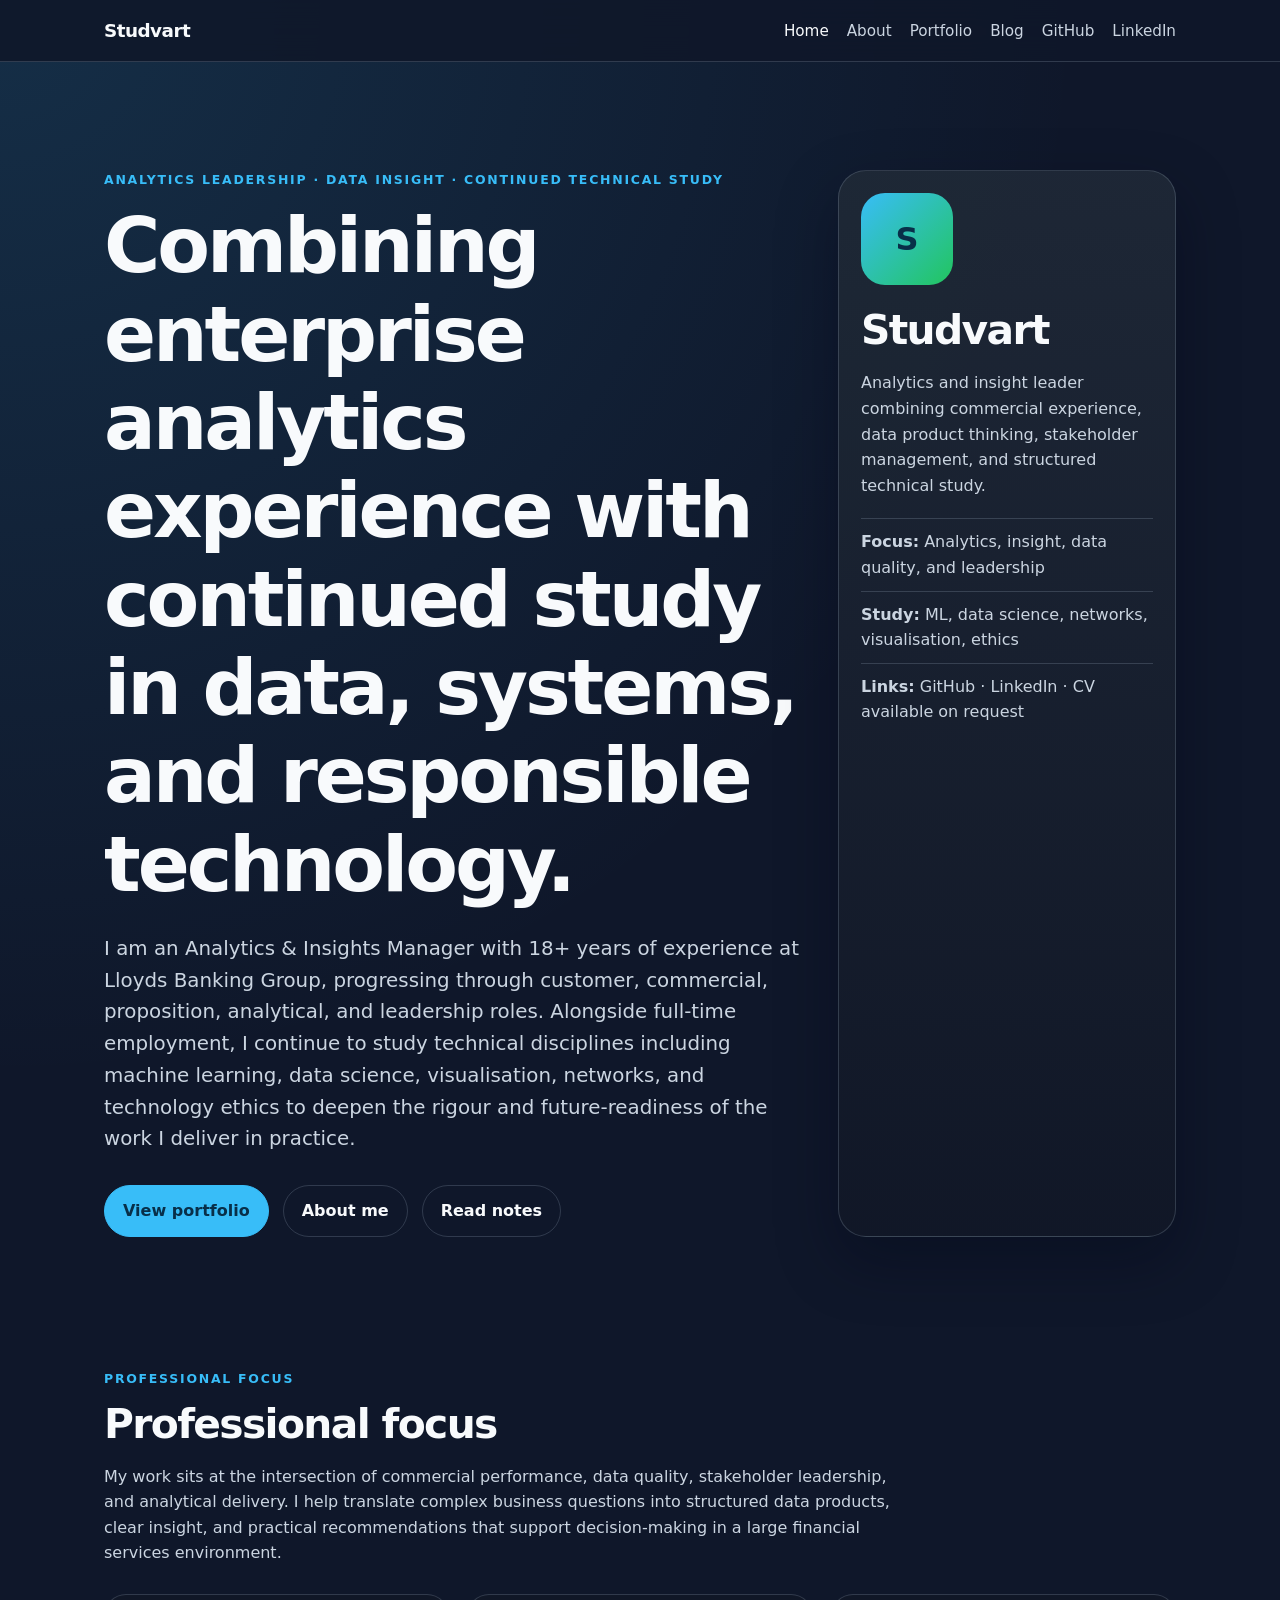
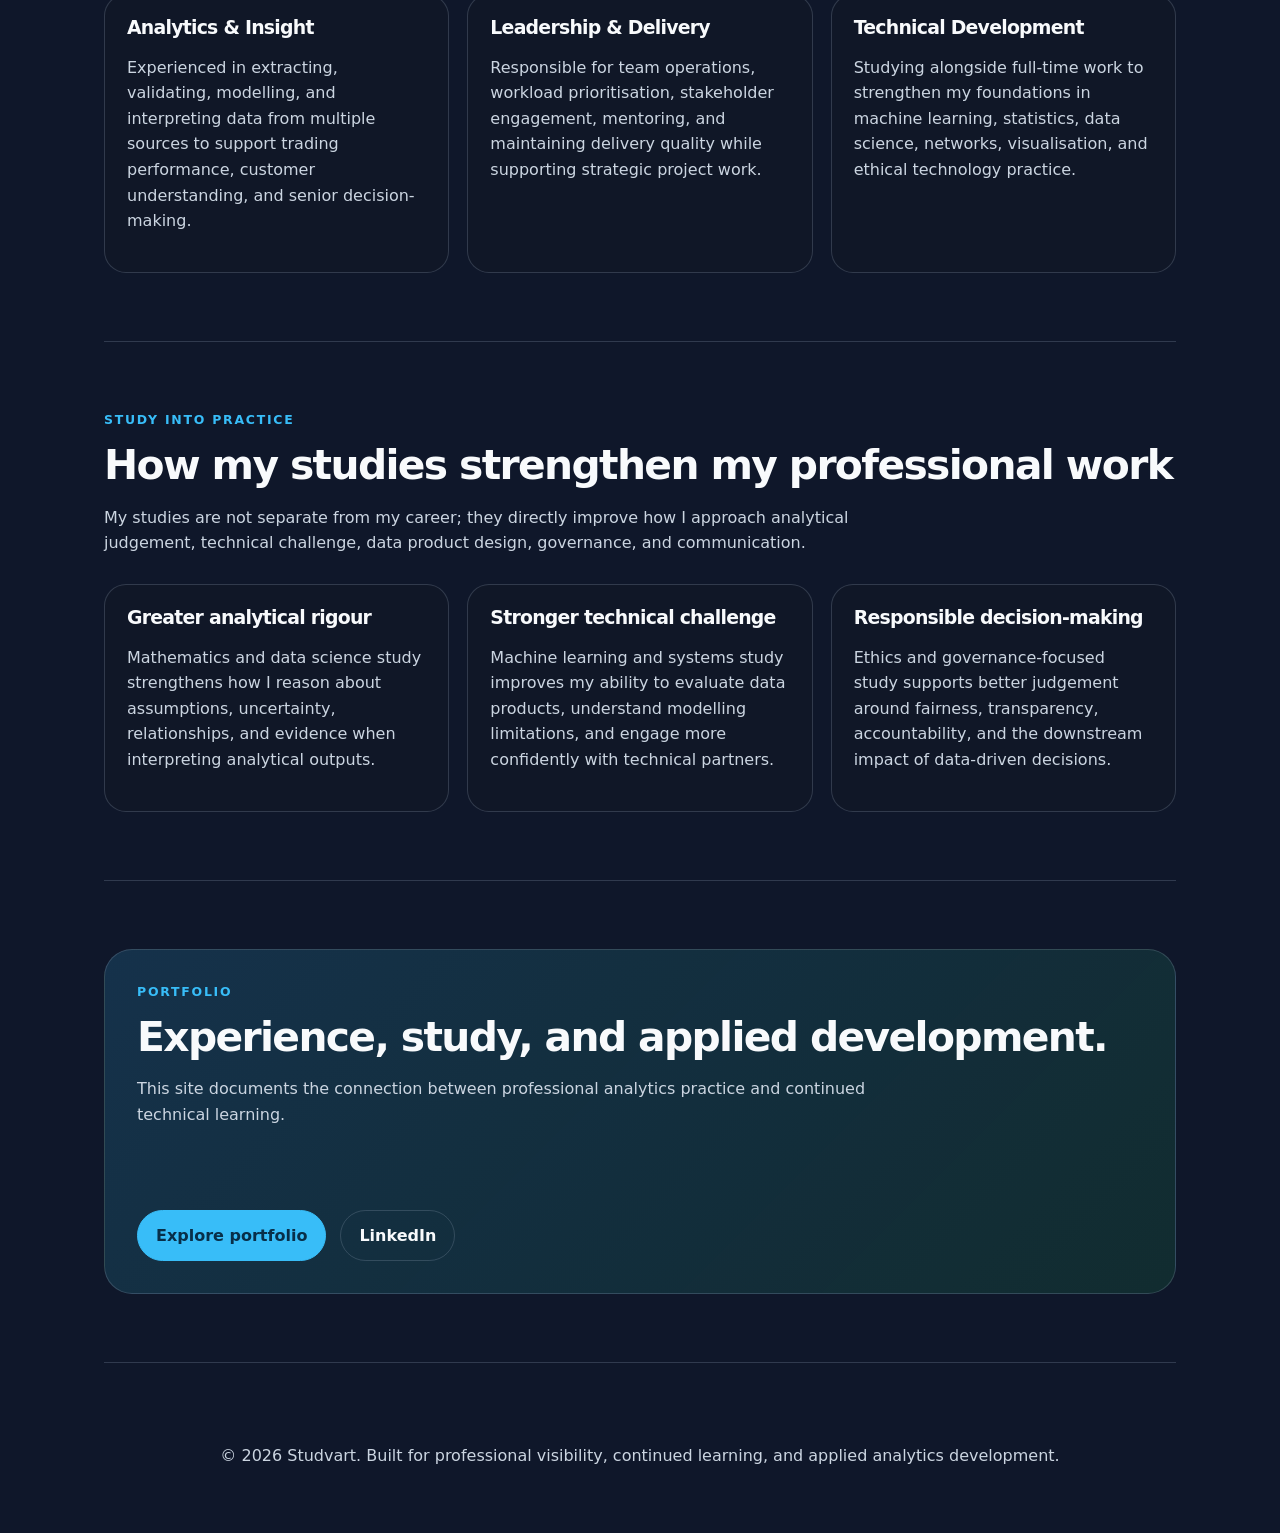
==== commit e964d26c: "Overhauled to include professional context" ====
--- a/index.html
+++ b/index.html
@@ -1,196 +1,139 @@
 <!DOCTYPE html>
 <html lang="en">
- <head>
-  <meta charset="utf-8"/>
-  <meta content="width=device-width, initial-scale=1.0" name="viewport"/>
-  <meta content="Professional portfolio for Studvart: selected projects, studies, technical interests, and future employment focus." name="description"/>
-  <title>
-   Studvart | Professional Portfolio
-  </title>
-  <link href="assets/css/styles.css" rel="stylesheet"/>
- </head>
- <body>
+<head>
+  <meta charset="UTF-8" />
+  <meta name="viewport" content="width=device-width, initial-scale=1.0" />
+  <meta name="description" content="Portfolio for Studvart: analytics leadership, enterprise data insight, and continued technical study in machine learning, data science, networks, visualisation, and technology ethics." />
+  <title>Studvart | Analytics & Insight Portfolio</title>
+  <link rel="stylesheet" href="assets/css/styles.css" />
+</head>
+<body>
   <header class="site-header">
-   <nav class="nav">
-    <a class="brand" href="index.html">
-     Studvart
-    </a>
-    <div class="nav-links">
-     <a class="active" href="index.html">
-      Home
-     </a>
-     <a href="about.html">
-      About
-     </a>
-     <a href="portfolio.html">
-      Portfolio
-     </a>
-     <a href="blog.html">
-      Blog
-     </a>
-     <a href="https://github.com/Studvart" rel="noopener" target="_blank">
-      GitHub
-     </a>
-     <a href="https://www.linkedin.com/in/studvart" rel="noopener" target="_blank">
-      LinkedIn
-     </a>
-    </div>
-   </nav>
+    <nav class="nav" aria-label="Primary navigation">
+      <a class="brand" href="index.html">Studvart</a>
+      <div class="nav-links">
+        <a class="active" href="index.html">Home</a>
+        <a href="about.html">About</a>
+        <a href="portfolio.html">Portfolio</a>
+        <a href="blog.html">Blog</a>
+        <a href="https://github.com/Studvart" target="_blank" rel="noopener">GitHub</a>
+        <a href="https://www.linkedin.com/in/studvart" target="_blank" rel="noopener">LinkedIn</a>
+      </div>
+    </nav>
   </header>
+
   <main>
-   <section class="hero hero-split">
-    <div>
-     <p class="eyebrow">
-      Portfolio · Projects · Professional Profile
-     </p>
-     <h1>
-      Building practical technical projects across data, systems, ethics, and software.
-     </h1>
-     <p class="lead">
-      I use this site to showcase selected study and applied work. My focus is on learning by building, documenting decisions clearly and connecting technical detail with practical value.
-     </p>
-     <div class="actions">
-      <a class="button primary" href="portfolio.html">
-       View portfolio
-      </a>
-      <a class="button" href="about.html">
-       About me
-      </a>
-      <a class="button" href="blog.html">
-       Read notes
-      </a>
-     </div>
-    </div>
-    <aside class="profile-card">
-     <div class="avatar">
-      S
-     </div>
-     <h2>
-      Studvart
-     </h2>
-     <p>
-      Developing technical professional with interests in python, data science, machine learning, visualisation and responsible technology.
-     </p>
-     <ul class="meta-list">
-      <li>
-       <strong>
-        Focus:
-       </strong>
-       Insight, Analysis and Automation aligned to Commercial value
-      </li>
-      <li>
-       <strong>
-        Open to:
-       </strong>
-       Nothing specific - looking for opportunities to learn and grow.
-      </li>
-      <li>
-       <strong>
-        Links:
-       </strong>
-       LinkedIn · GitHub
-      </li>
-     </ul>
-    </aside>
-   </section>
-   <section>
-    <p class="eyebrow">
-     Highlights
-    </p>
-    <h2>
-     What this site demonstrates
-    </h2>
-    <p class="section-intro">
-     The goal is to present not only finished outputs, but also technical judgement, communication, and the ability to learn across different areas.
-    </p>
-    <div class="grid">
-     <article class="card">
-      <h3>
-       Applied learning
-      </h3>
-      <p>
-       Projects covering machine learning, maths in a data science context, visualisation, ethics, and applied delivery.
+    <section class="hero hero-split">
+      <div>
+        <p class="eyebrow">Analytics Leadership · Data Insight · Continued Technical Study</p>
+        <h1>Combining enterprise analytics experience with continued study in data, systems, and responsible technology.</h1>
+        <p class="lead">
+          I am an Analytics &amp; Insights Manager with 18+ years of experience at Lloyds Banking Group, progressing through customer, commercial, proposition, analytical, and leadership roles. Alongside full-time employment, I continue to study technical disciplines including machine learning, data science, visualisation, networks, and technology ethics to deepen the rigour and future-readiness of the work I deliver in practice.
+        </p>
+        <div class="actions">
+          <a class="button primary" href="portfolio.html">View portfolio</a>
+          <a class="button" href="about.html">About me</a>
+          <a class="button" href="blog.html">Read notes</a>
+        </div>
+      </div>
+
+      <aside class="profile-card" aria-label="Profile summary">
+        <div class="avatar" aria-hidden="true">S</div>
+        <h2>Studvart</h2>
+        <p>
+          Analytics and insight leader combining commercial experience, data product thinking, stakeholder management, and structured technical study.
+        </p>
+        <ul class="meta-list">
+          <li><strong>Focus:</strong> Analytics, insight, data quality, and leadership</li>
+          <li><strong>Study:</strong> ML, data science, networks, visualisation, ethics</li>
+          <li><strong>Links:</strong> GitHub · LinkedIn · CV available on request</li>
+        </ul>
+      </aside>
+    </section>
+
+    <section>
+      <p class="eyebrow">Professional Focus</p>
+      <h2>Professional focus</h2>
+      <p class="section-intro">
+        My work sits at the intersection of commercial performance, data quality, stakeholder leadership, and analytical delivery. I help translate complex business questions into structured data products, clear insight, and practical recommendations that support decision-making in a large financial services environment.
       </p>
-     </article>
-     <article class="card">
-      <h3>
-       Professional communication
-      </h3>
-      <p>
-       Clear summaries, structured case studies, and careful explanations aimed at recruiters, employers, and technical reviewers.
+
+      <div class="grid">
+        <article class="card">
+          <h3>Analytics &amp; Insight</h3>
+          <p>
+            Experienced in extracting, validating, modelling, and interpreting data from multiple sources to support trading performance, customer understanding, and senior decision-making.
+          </p>
+        </article>
+
+        <article class="card">
+          <h3>Leadership &amp; Delivery</h3>
+          <p>
+            Responsible for team operations, workload prioritisation, stakeholder engagement, mentoring, and maintaining delivery quality while supporting strategic project work.
+          </p>
+        </article>
+
+        <article class="card">
+          <h3>Technical Development</h3>
+          <p>
+            Studying alongside full-time work to strengthen my foundations in machine learning, statistics, data science, networks, visualisation, and ethical technology practice.
+          </p>
+        </article>
+      </div>
+    </section>
+
+    <section>
+      <p class="eyebrow">Study into Practice</p>
+      <h2>How my studies strengthen my professional work</h2>
+      <p class="section-intro">
+        My studies are not separate from my career; they directly improve how I approach analytical judgement, technical challenge, data product design, governance, and communication.
       </p>
-     </article>
-     <article class="card">
-      <h3>
-       Growth mindset
-      </h3>
-      <p>
-       A developing portfolio that can expand as projects become more detailed, documented, and linked to source code or write-ups.
-      </p>
-     </article>
-    </div>
-   </section>
-   <section>
-    <p class="eyebrow">
-     Project areas
-    </p>
-    <h2>
-     Selected work
-    </h2>
-    <p class="section-intro">
-     These areas are expanded on in the portfolio page.
-    </p>
-    <div class="tag-list">
-     <span class="skill">
-      Machine Learning
-     </span>
-     <span class="skill">
-      Ethics
-     </span>
-     <span class="skill">
-      Maths &amp; Data Science
-     </span>
-     <span class="skill">
-      Visualisation Unit
-     </span>
-     <span class="skill">
-      Project Management
-     </span>
-     <span class="skill">
-      Networks
-     </span>
-    </div>
-   </section>
-   <section>
-    <div class="contact-box">
-     <div>
-      <p class="eyebrow">
-       Contact
-      </p>
-      <h2>
-       Interested in future opportunities.
-      </h2>
-      <p class="section-intro">
-       I am using this portfolio to document work, improve presentation, and support employment conversations.
-      </p>
-     </div>
-     <div class="actions">
-      <a class="button primary" href="https://www.linkedin.com/in/studvart" rel="noopener" target="_blank">
-       LinkedIn
-      </a>
-      <a class="button" href="https://github.com/Studvart" rel="noopener" target="_blank">
-       GitHub
-      </a>
-     </div>
-    </div>
-   </section>
+
+      <div class="grid">
+        <article class="card">
+          <h3>Greater analytical rigour</h3>
+          <p>
+            Mathematics and data science study strengthens how I reason about assumptions, uncertainty, relationships, and evidence when interpreting analytical outputs.
+          </p>
+        </article>
+
+        <article class="card">
+          <h3>Stronger technical challenge</h3>
+          <p>
+            Machine learning and systems study improves my ability to evaluate data products, understand modelling limitations, and engage more confidently with technical partners.
+          </p>
+        </article>
+
+        <article class="card">
+          <h3>Responsible decision-making</h3>
+          <p>
+            Ethics and governance-focused study supports better judgement around fairness, transparency, accountability, and the downstream impact of data-driven decisions.
+          </p>
+        </article>
+      </div>
+    </section>
+
+    <section>
+      <div class="contact-box">
+        <div>
+          <p class="eyebrow">Portfolio</p>
+          <h2>Experience, study, and applied development.</h2>
+          <p class="section-intro">
+            This site documents the connection between professional analytics practice and continued technical learning.
+          </p>
+        </div>
+        <div class="actions">
+          <a class="button primary" href="portfolio.html">Explore portfolio</a>
+          <a class="button" href="https://www.linkedin.com/in/studvart" target="_blank" rel="noopener">LinkedIn</a>
+        </div>
+      </div>
+    </section>
   </main>
+
   <footer>
-   <p>
-    © 2026 Studvart. Built for learning, growth, and professional development.
-   </p>
+    <p>&copy; 2026 Studvart. Built for professional visibility, continued learning, and applied analytics development.</p>
   </footer>
-  <script src="assets/js/script.js">
-  </script>
- </body>
-</html>
+
+  <script src="assets/js/script.js"></script>
+</body>
+</html>
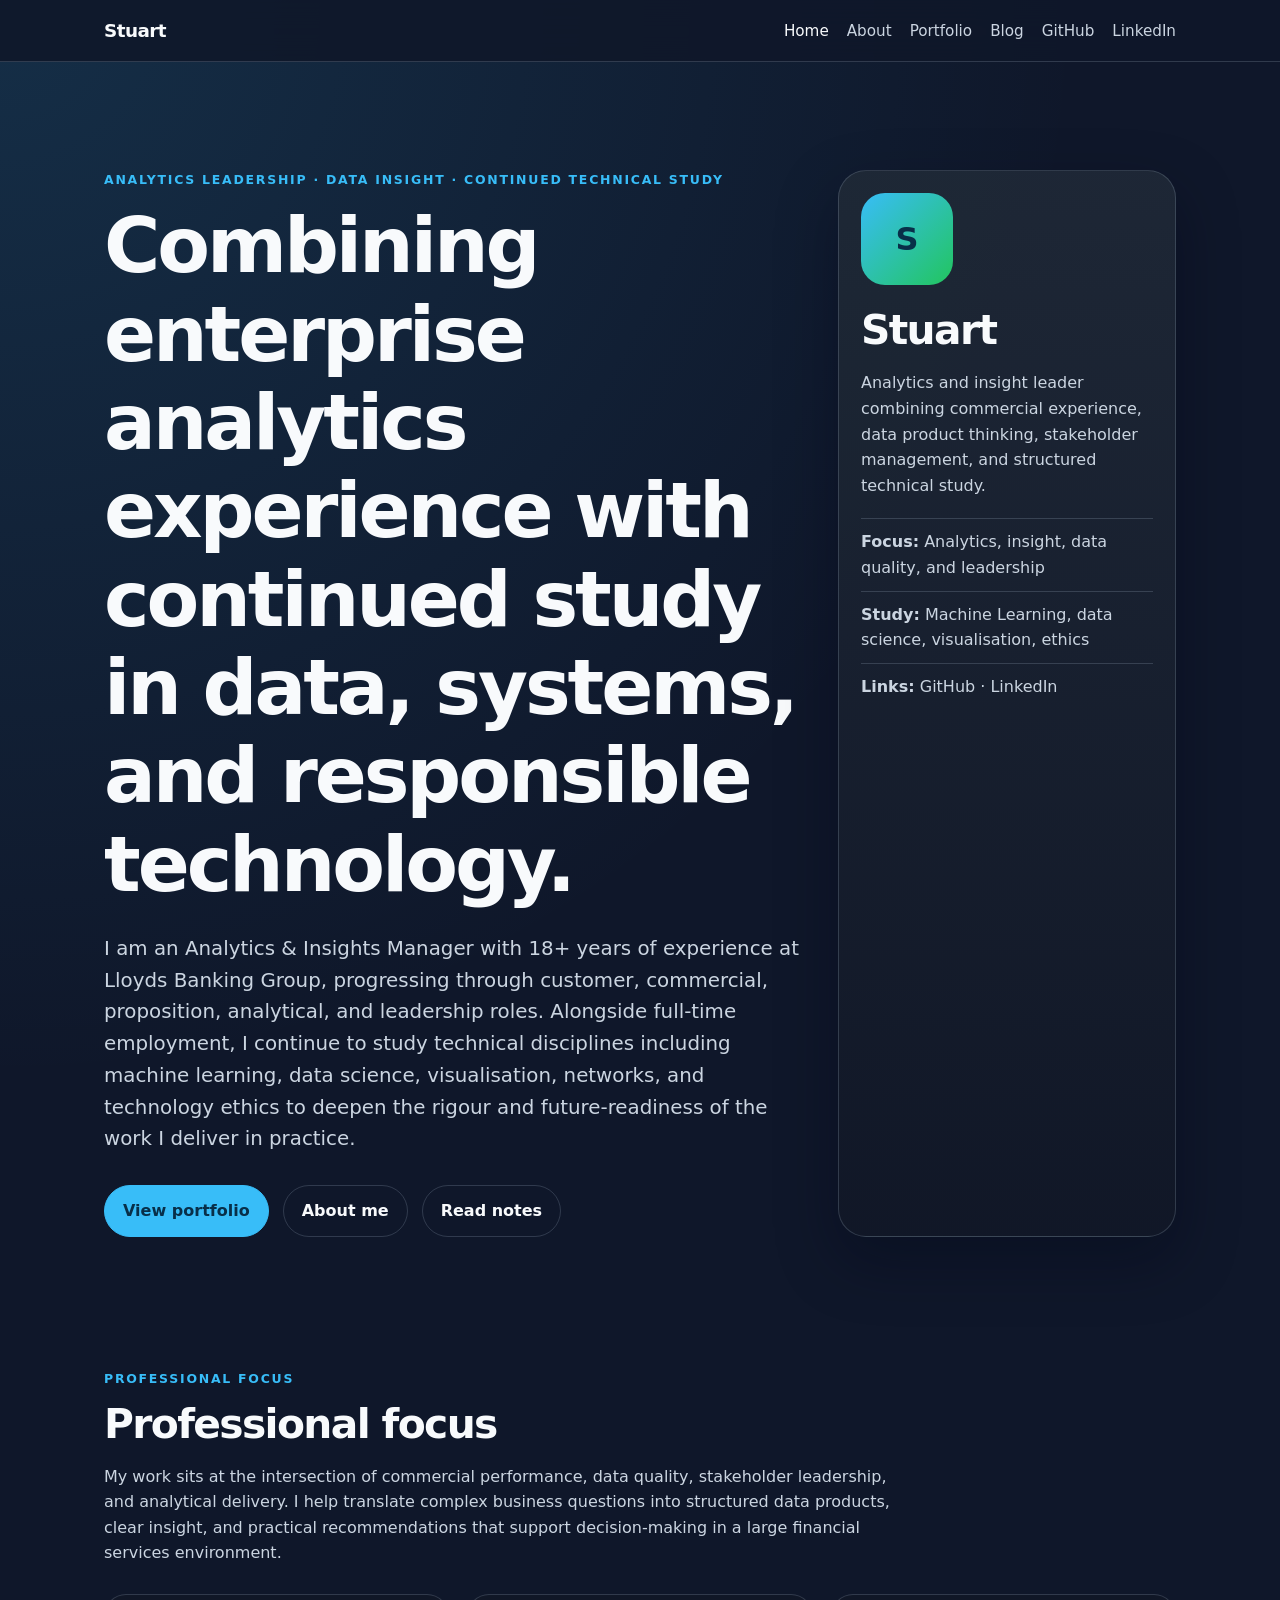
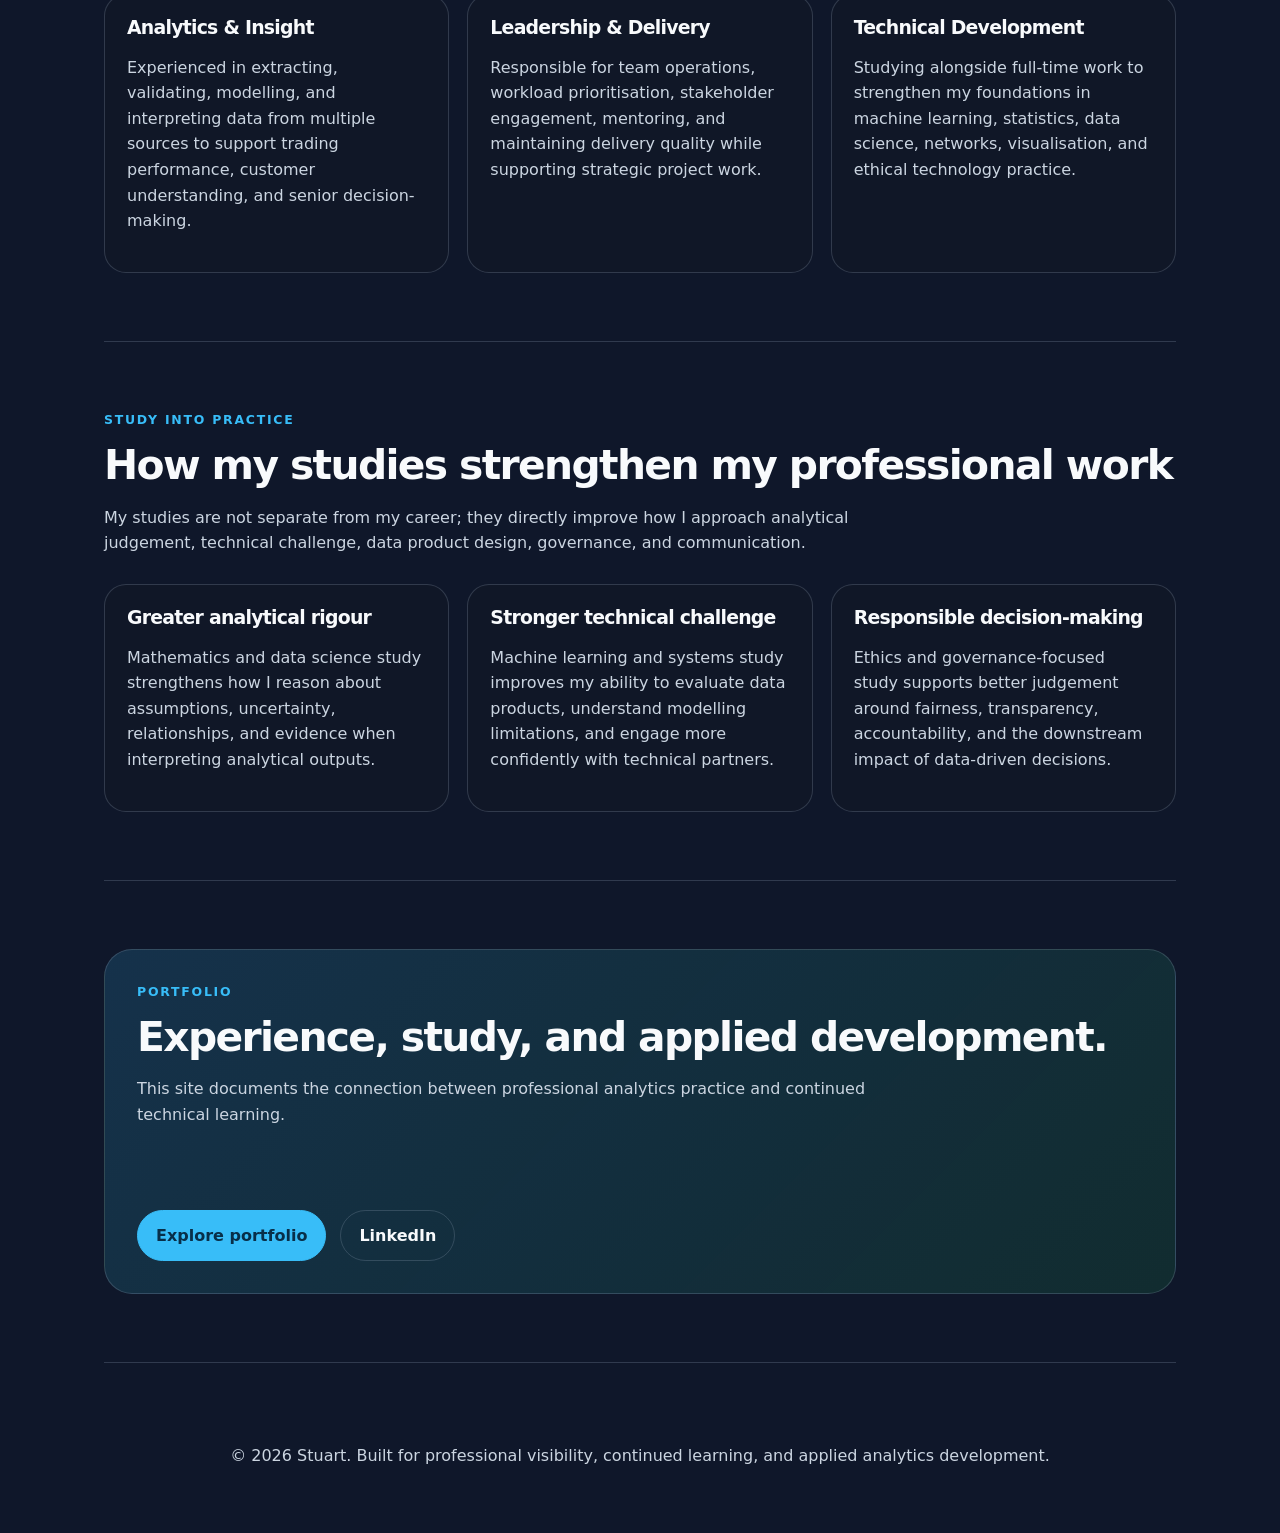
==== commit fc744b44: "First Commit" ====
--- a/index.html
+++ b/index.html
@@ -3,14 +3,14 @@
 <head>
   <meta charset="UTF-8" />
   <meta name="viewport" content="width=device-width, initial-scale=1.0" />
-  <meta name="description" content="Portfolio for Studvart: analytics leadership, enterprise data insight, and continued technical study in machine learning, data science, networks, visualisation, and technology ethics." />
-  <title>Studvart | Analytics & Insight Portfolio</title>
+  <meta name="description" content="Portfolio for Stuart: analytics leadership, enterprise data insight, and continued technical study in machine learning, data science, networks, visualisation, and technology ethics." />
+  <title>Stuart | Analytics & Insight Portfolio</title>
   <link rel="stylesheet" href="assets/css/styles.css" />
 </head>
 <body>
   <header class="site-header">
     <nav class="nav" aria-label="Primary navigation">
-      <a class="brand" href="index.html">Studvart</a>
+      <a class="brand" href="index.html">Stuart</a>
       <div class="nav-links">
         <a class="active" href="index.html">Home</a>
         <a href="about.html">About</a>
@@ -39,14 +39,14 @@
 
       <aside class="profile-card" aria-label="Profile summary">
         <div class="avatar" aria-hidden="true">S</div>
-        <h2>Studvart</h2>
+        <h2>Stuart</h2>
         <p>
           Analytics and insight leader combining commercial experience, data product thinking, stakeholder management, and structured technical study.
         </p>
         <ul class="meta-list">
           <li><strong>Focus:</strong> Analytics, insight, data quality, and leadership</li>
-          <li><strong>Study:</strong> ML, data science, networks, visualisation, ethics</li>
-          <li><strong>Links:</strong> GitHub · LinkedIn · CV available on request</li>
+          <li><strong>Study:</strong> Machine Learning, data science, visualisation, ethics</li>
+          <li><strong>Links:</strong> GitHub · LinkedIn</li>
         </ul>
       </aside>
     </section>
@@ -131,7 +131,7 @@
   </main>
 
   <footer>
-    <p>&copy; 2026 Studvart. Built for professional visibility, continued learning, and applied analytics development.</p>
+    <p>&copy; 2026 Stuart. Built for professional visibility, continued learning, and applied analytics development.</p>
   </footer>
 
   <script src="assets/js/script.js"></script>
--- a/assets/css/styles.css
+++ b/assets/css/styles.css
@@ -8,4 +8,5 @@
 .actions{display:flex;gap:14px;flex-wrap:wrap;margin-top:30px}.button{display:inline-flex;align-items:center;justify-content:center;border-radius:999px;padding:12px 18px;border:1px solid var(--border);text-decoration:none;font-weight:700;transition:transform .2s ease,border-color .2s ease,background .2s ease}.button.primary,.button-primary{background:var(--accent);border-color:var(--accent);color:#082f49}.button:hover{transform:translateY(-2px);border-color:rgba(248,250,252,.55);text-decoration:none}
 section{padding:68px 0;border-bottom:1px solid var(--border)}.section-intro{color:var(--muted);max-width:800px;margin:0 0 28px}.grid,.summary-grid{display:grid;grid-template-columns:repeat(3,1fr);gap:18px}.two-grid,.project-grid{display:grid;grid-template-columns:repeat(2,1fr);gap:18px}.card,.summary-card,.project-card,.note-card,.profile-card,.post-card{background:rgba(17,24,39,.78);border:1px solid var(--border);border-radius:22px;padding:22px;min-height:100%}.profile-card{background:linear-gradient(180deg,rgba(31,41,55,.92),rgba(17,24,39,.92));border-radius:28px;box-shadow:var(--shadow)}.avatar{width:92px;height:92px;border-radius:24px;display:grid;place-items:center;background:linear-gradient(135deg,var(--accent),var(--accent2));color:#082f49;font-weight:900;font-size:2rem;margin-bottom:22px}
 .card p,.project-card p,.project-card li,.note-card p,.post-card p,.summary-card span,.profile-card p{color:var(--muted)}.summary-card{box-shadow:var(--shadow)}.summary-card strong{display:block;font-size:1.6rem;margin-bottom:4px}.project-card{display:flex;flex-direction:column;box-shadow:none}.project-card header{display:flex;justify-content:space-between;align-items:start;gap:12px;margin-bottom:10px}.project-card ul{padding-left:20px;margin:12px 0 16px}.tag,.skill{display:inline-flex;align-items:center;border-radius:999px;padding:6px 10px;font-size:.82rem}.tag{border:1px solid rgba(56,189,248,.35);color:var(--accent);background:rgba(56,189,248,.08);font-weight:700;white-space:nowrap}.skills,.tag-list{display:flex;flex-wrap:wrap;gap:8px;margin-top:auto;padding-top:14px}.skill{border:1px solid var(--border);color:var(--muted);background:transparent}.note-card{box-shadow:none;border-left:4px solid var(--accent2)}.meta-list{list-style:none;padding:0;margin:20px 0 0;color:var(--muted)}.meta-list li{padding:10px 0;border-top:1px solid var(--border)}.contact-box{background:linear-gradient(135deg,rgba(56,189,248,.16),rgba(34,197,94,.12));border:1px solid var(--border);border-radius:28px;padding:32px;display:flex;justify-content:space-between;gap:24px;align-items:center;flex-wrap:wrap}.post-card time{color:var(--accent);font-weight:800;font-size:.88rem}.post-card h3{margin-top:8px}footer{max-width:1120px;margin:0 auto;padding:28px 24px 48px;color:var(--muted);text-align:center}
+.section-figure{margin:40px auto 0;max-width:920px;text-align:center}.section-figure img{display:block;width:100%;height:auto;border:1px solid var(--border);border-radius:22px;box-shadow:var(--shadow)}.section-figure figcaption{margin-top:12px;color:var(--muted);font-size:.94rem}.score-table-wrapper{margin:34px auto 0;max-width:920px;padding:22px;border:1px solid var(--border);border-radius:22px;background:rgba(17,24,39,.65)}.score-table-wrapper h3{margin-bottom:10px}.score-table-intro{margin:0 0 14px;color:var(--muted)}.score-table-scroll{overflow-x:auto}.score-table{width:100%;border-collapse:collapse;min-width:640px}.score-table th,.score-table td{padding:10px 12px;border-bottom:1px solid var(--border);text-align:left}.score-table th{font-size:.82rem;letter-spacing:.08em;text-transform:uppercase;color:var(--accent)}.score-table td{color:var(--muted)}.score-table td:last-child,.score-table td:nth-child(3){white-space:nowrap}
 @media(max-width:860px){.nav{align-items:flex-start;flex-direction:column}.hero-split,.grid,.summary-grid,.two-grid,.project-grid{grid-template-columns:1fr}main,.page{padding-top:44px}.project-card header{display:block}.tag{margin-top:8px}}
